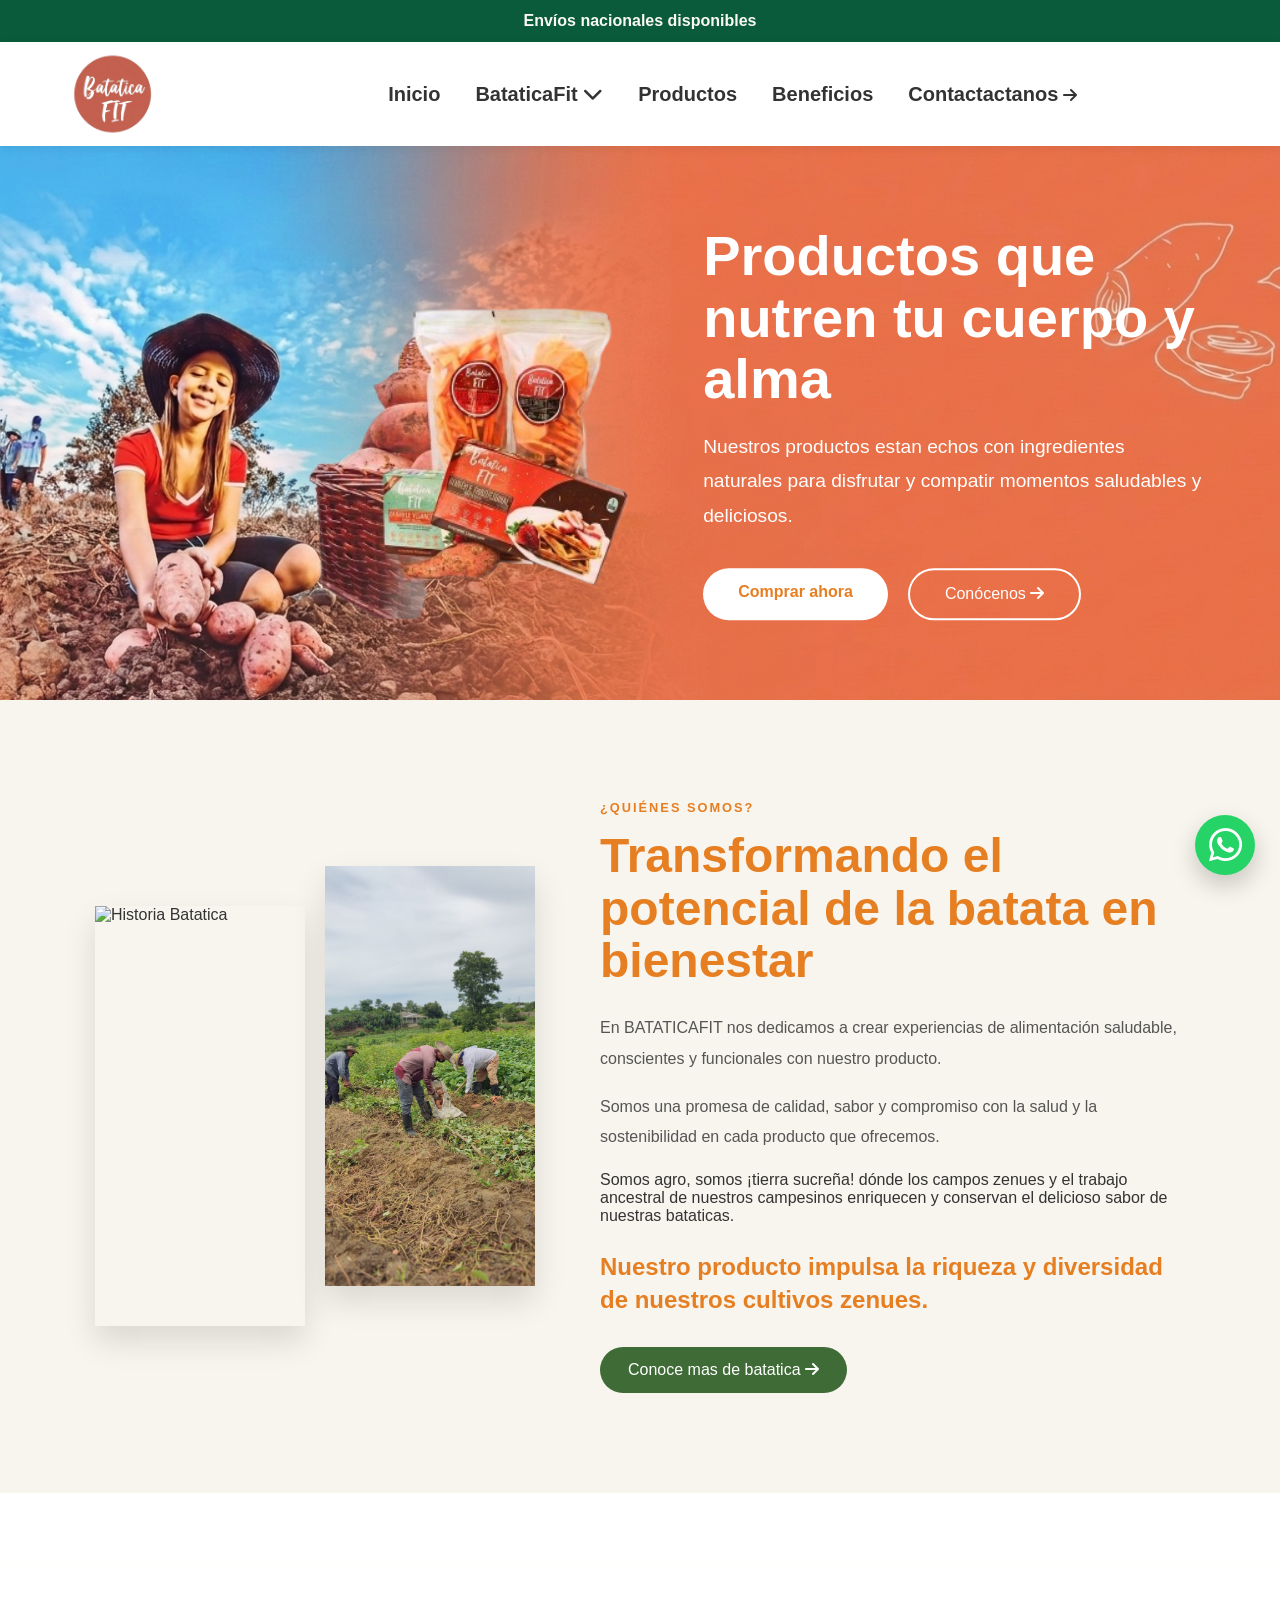
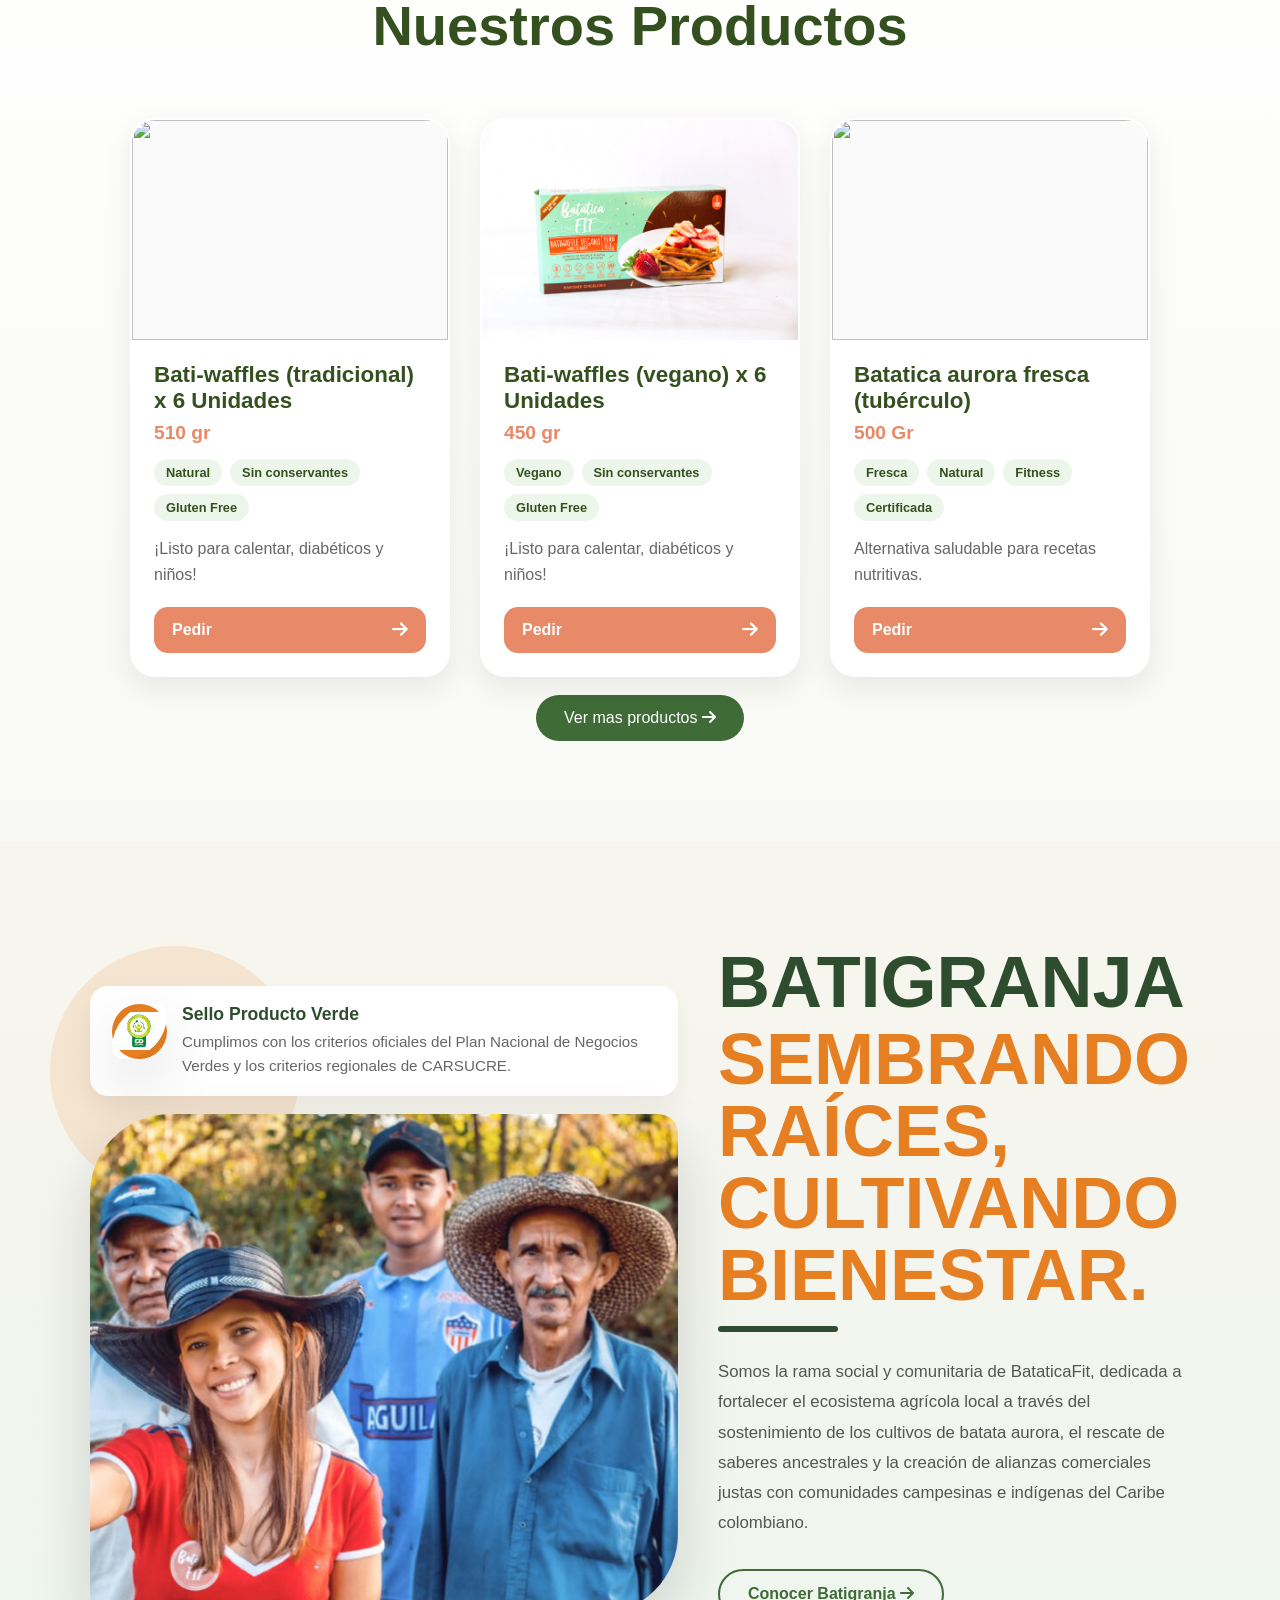
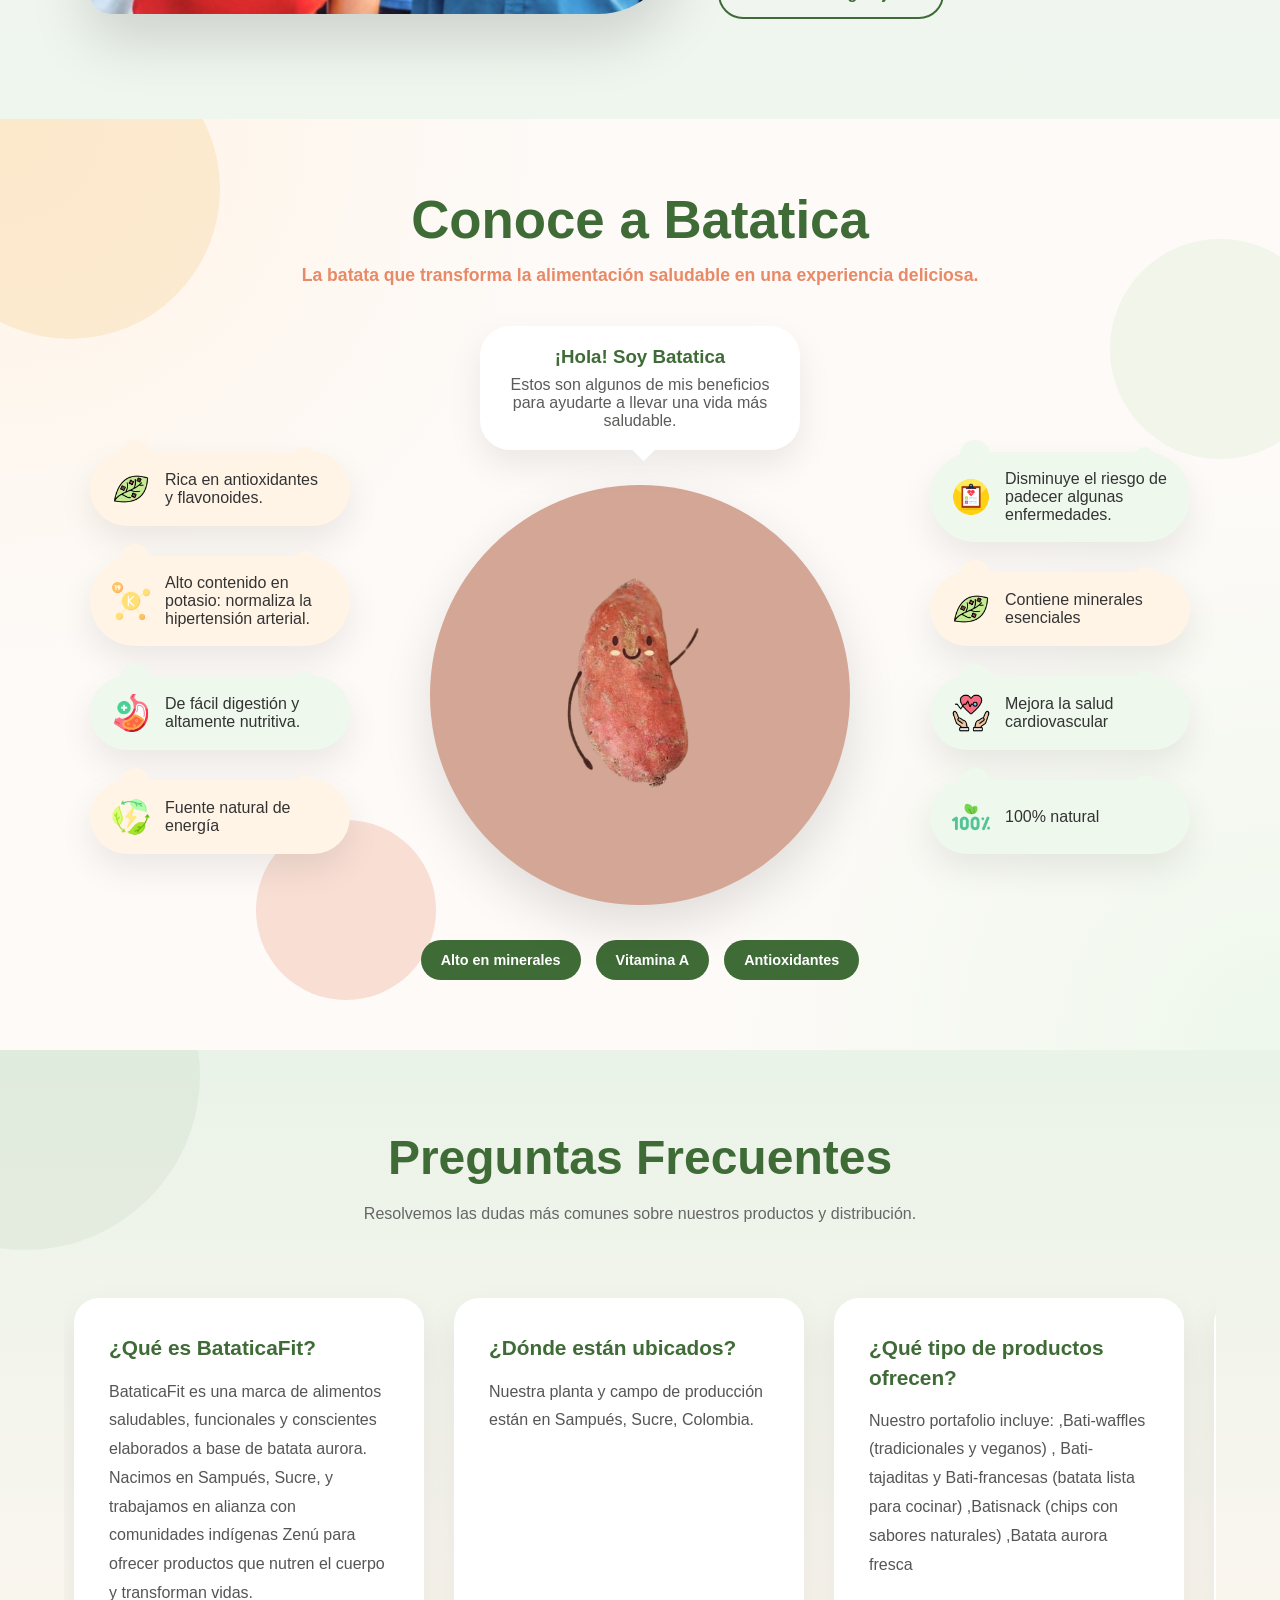
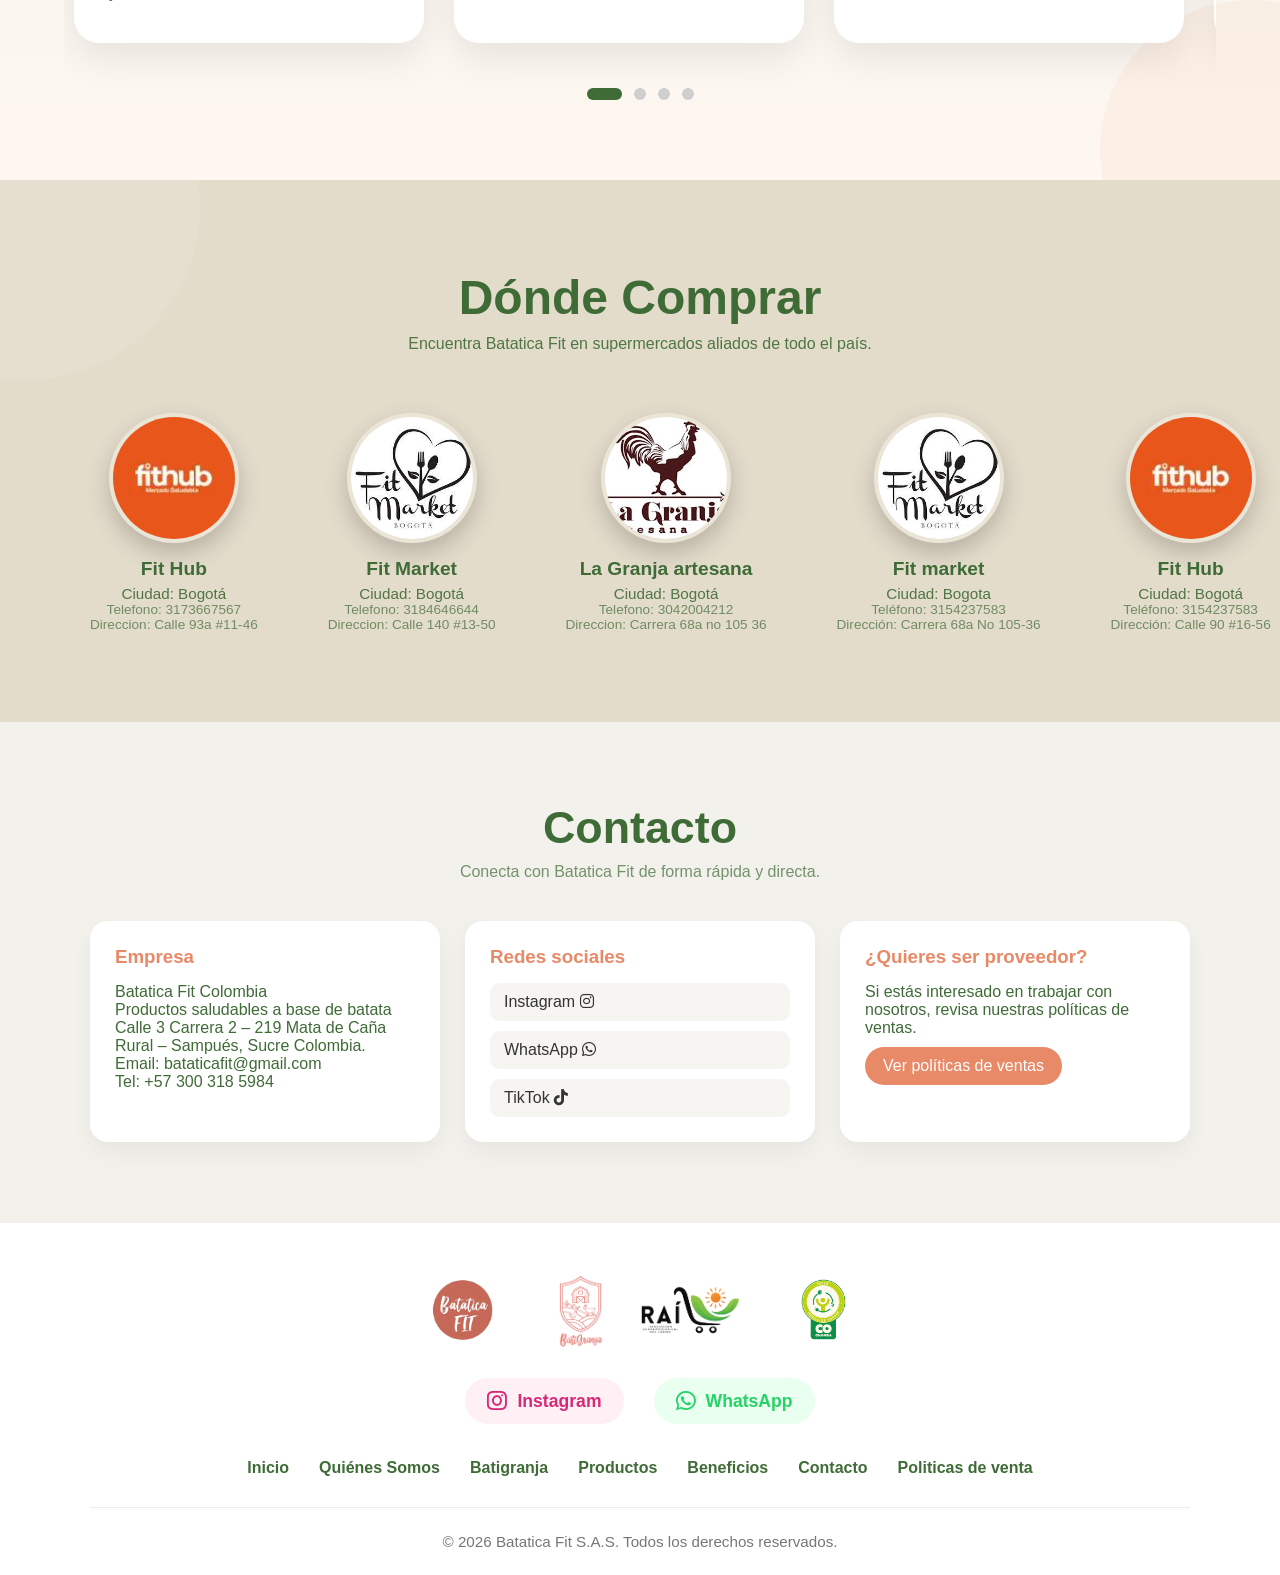
==== index.html @ 943eccd6 "Primer commit" ====
<!DOCTYPE html>
<html lang="es">

<head>
    <meta charset="UTF-8">
    <meta name="viewport" content="width=device-width, initial-scale=1.0">

    <title>BataticaFit</title>
    <link rel="shortcut icon" href="img/logos/logo.png" type="image/x-icon">
    <link rel="stylesheet" href="https://cdn-uicons.flaticon.com/uicons-solid-rounded/css/uicons-solid-rounded.css">
    <link rel="stylesheet" href="css/style.css">
    <link rel="stylesheet" href="css/header.css">
    <link rel="stylesheet" href="css/hero.css">
    <link rel="stylesheet" href="css/productos.css">
    <link rel="stylesheet" href="css/beneficios.css">
    <link rel="stylesheet" href="css/faq.css">
    <link rel="stylesheet" href="css/comprar.css">
    <link rel="stylesheet" href="css/contacto.css">
    <link rel="stylesheet" href="css/footer.css">
    <link rel="stylesheet" href="css/responsive.css">
    <link rel="stylesheet" href="css/landing-info.css">
    <link rel="stylesheet" href="https://cdnjs.cloudflare.com/ajax/libs/font-awesome/6.5.1/css/all.min.css">
</head>

<body>

    <!-- ===================== -->
    <!-- BARRA SUPERIOR -->
    <!-- ===================== -->

    <div class="top-bar">
        <div class="announcement">
            <span id="announcement-text">
                Envíos nacionales disponibles
            </span>
        </div>
    </div>

    <!-- ===================== -->
    <!-- NAVBAR -->
    <!-- ===================== -->

    <header>

        <nav class="navbar">

            <div class="logo">
                <img src="img/logos/logo.png" alt="Raíz Caribe">
            </div>

            <div class="menu-toggle" id="menuToggle">
                <i class="fa-solid fa-bars"></i>
            </div>
            
            <ul class="menu">

                <li>
                    <a href="#">Inicio</a>
                </li>

                <li class="dropdown">

                    <a href="#">
                        BataticaFit
                        <i class="fa-solid fa-chevron-down"></i>
                    </a>

                    <ul class="submenu">

                        <li>
                            <a href="pages/quienes-somos.html">
                                ¿Quiénes Somos?
                            </a>
                        </li>

                        <li>
                            <a href="pages/politicas.html">
                                Políticas de Venta
                            </a>
                        </li>

                        <li>
                            <a href="pages/batigranja.html">
                                Batigranja
                            </a>
                        </li>

                    </ul>

                </li>

                <li>
                    <a href="./pages/productos.html">Productos</a>
                </li>

                <li>
                    <a href="#beneficios">Beneficios</a>
                </li>

                <li>
                    <a href="#contactos">Contactactanos</a>
                    <i class="fa-solid fa-arrow-right"></i>
                </li>

            </ul>

        </nav>

    </header>

    <!-- ===================== -->
    <!-- HERO -->
    <!-- ===================== -->

    <section class="hero">

        <div class="hero-container">

            <img src="img/hero/hero-fondo.png" class="hero-bg" alt="Batatica Fit">

            <img src="img/hero/productos.png" class="hero-productos" alt="Productos Batatica Fit">

            <div class="hero-content">

                <h1>
                    Productos que
                    nutren tu cuerpo y alma
                </h1>

                <p>
                    Nuestros productos estan echos con ingredientes naturales para disfrutar y compatir momentos
                    saludables y deliciosos.
                </p>

                <div class="hero-buttons">

                    <a href="./pages/productos.html" class="btn-primary">
                        Comprar ahora
                    </a>

                    <a href="./pages/quienes-somos.html" class="btn-secondary">
                        Conócenos
                        <i class="fa-solid fa-arrow-right"></i>
                    </a>

                </div>

            </div>

        </div>

    </section>



    <!-- QUIENES SOMOS -->

    <section class="about-preview">

        <div class="container">

            <div class="about-layout">

                <div class="about-images">

                    <img src="img/quienes-somos/Photo-2.JPG" alt="Historia Batatica">

                    <img src="img/quienes-somos/Photo-1.JPG" alt="Cultivo de batata">

                </div>

                <div class="about-content">

                    <span class="section-tag">
                        ¿QUIÉNES SOMOS?
                    </span>

                    <h2>
                        Transformando el potencial de la batata en bienestar
                    </h2>

                    <p>
                        En BATATICAFIT nos dedicamos a crear experiencias de alimentación saludable, conscientes y
                        funcionales con nuestro producto.

                    <p>
                        Somos una promesa de calidad, sabor y compromiso con la salud y la sostenibilidad en cada
                        producto que ofrecemos.
                    </p>
                    Somos agro, somos ¡tierra sucreña! dónde los campos zenues y el trabajo ancestral de nuestros
                    campesinos enriquecen y conservan el delicioso sabor de nuestras bataticas.
                    <p>

                    </p>

                    <div class="about-highlight">

                        Nuestro producto impulsa la riqueza y diversidad de nuestros cultivos zenues.

                    </div>

                    <a href="pages/quienes-somos.html" class="btn-about">

                        Conoce mas de batatica
                        <i class="fa-solid fa-arrow-right"></i>

                    </a>

                </div>

            </div>

        </div>

    </section>

    <section class="productos" id="productos">

        <div class="container">

            <h2>Nuestros Productos</h2>

            <div class="productos-grid">

                <!-- PRODUCTO 1 -->
                <article class="producto-card">

                    <div class="img-wrapper">

                        <img class="producto-img" src="img/productos/Photo-1.JPG" data-images='[
                        "img/productos/Photo-1.JPG",
                        "img/productos/Photo-2.JPG",
                        "img/productos/Photo-3.JPG",
                        "img/productos/Photo-4.JPG",
                        "img/productos/cajas.jpg"
                        ]'>

                    </div>

                    <div class="producto-info">

                        <h3>Bati-waffles (tradicional) x 6 Unidades </h3>

                        <span class="precio">510 gr</span>

                        <div class="producto-tags">

                            <span>Natural</span>
                            <span>Sin conservantes</span>
                            <span>Gluten Free</span>

                        </div>

                        <p>
                            ¡Listo para calentar, diabéticos y niños!
                        </p>

                        <div class="producto-extra">

                            <h4>Descripción</h4>

                            <p>
                                Ingredientes: Batata, harina de arroz integral, avena, bebida de almendras, huevos,
                                aceite de oliva, polvo de hornear, canela, sal marina. ¡Listo para calentar, diabéticos
                                y niños!
                                Vida útil bati-waffles: 6 meses (congelación)
                            </p>

                        </div>

                        <a href="https://wa.me/573003185984?text=Hola%20quiero%20información%20de%20sus%20productos%20" target="_blank" class="btn-producto">

                            Pedir

                            <i class="fa-solid fa-arrow-right"></i>

                        </a>

                    </div>

                </article>

                <!-- PRODUCTO 2 -->
                <article class="producto-card">

                    <div class="img-wrapper">

                        <img class="producto-img" src="img/productos/veganos.JPG" data-images='[
                        "img/productos/veganos.JPG",
                        "img/productos/veganos 1.JPG",
                        "img/productos/veganos 2.JPG",
                        "img/productos/cajas.jpg"
                        ]'>

                    </div>

                    <div class="producto-info">

                        <h3>Bati-waffles (vegano) x 6 Unidades </h3>

                        <span class="precio"> 450 gr</span>

                        <div class="producto-tags">

                            <span>Vegano</span>
                            <span>Sin conservantes</span>
                            <span>Gluten Free</span>

                        </div>

                        <p>
                            ¡Listo para calentar, diabéticos y niños!
                        </p>

                        <div class="producto-extra">

                            <h4>Descripción</h4>

                            <p>
                                Ingredientes: Batata, harina de arroz integral, bebida de almendras o coco, aceite de
                                oliva, vainilla, polvo de hornear, canela, sal marina. ¡Listos para calentar, apto para
                                diabéticos y niños!
                                Vida útil bati-waffles: 6 meses (congelación)
                            </p>

                        </div>


                        <a href="https://wa.me/573003185984?text=Hola%20quiero%20información%20de%20sus%20productos%20" target="_blank" class="btn-producto">

                            Pedir

                            <i class="fa-solid fa-arrow-right"></i>

                        </a>

                    </div>

                </article>

                <!-- PRODUCTO 3 -->
                <article class="producto-card">

                    <div class="img-wrapper">

                        <img class="producto-img" src="img/productos/batata.JPG" data-images='[
                        "img/productos/batata 1.JPG",
                        "img/productos/batat 2.JPG",
                        "img/productos/batata 3.JPG",
                        "img/productos/batatas 4.jpeg"
                        ]'>

                    </div>

                    <div class="producto-info">

                        <h3>Batatica aurora fresca (tubérculo)</h3>

                        <span class="precio">500 Gr</span>

                        <div class="producto-tags">

                            <span>Fresca</span>
                            <span>Natural</span>
                            <span>Fitness</span>
                            <span>Certificada</span>

                        </div>
                        <p>Alternativa saludable para recetas nutritivas.</p>

                        <div class="producto-extra">

                            <h4>Descripción</h4>

                            <p>
                                Batata aurora biofortificada fresca, de la mejor semilla certificada y garantizada,
                                presentación al granel.
                                 Vida útil bataticas: de 10 a 15 días. Si quieres que duren 6
                                 meses, puedes pelarlas y congelarlas.
                            </p>

                        </div>

                        <a href="https://wa.me/573003185984?text=Hola%20quiero%20información%20de%20sus%20productos%20" target="_blank" class="btn-producto">

                            Pedir

                            <i class="fa-solid fa-arrow-right"></i>

                        </a>

                    </div>

                </article>

            </div>
            <br>
            <center> <a href="./pages/productos.html" class="btn-about">

                    Ver mas productos
                    <i class="fa-solid fa-arrow-right"></i>
                </a></center>

        </div>

    </section>

    <!-- BATIGRANJA -->

    <section class="batigranja-section">

        <div class="container">

            <div class="batigranja-wrapper">


                <div class="batigranja-featured-image">

                    <div class="feature-card">

                        <div class="feature-icon">
                            <img src="img/batigranja/producto-verde.png">
                        </div>

                        <div class="feature-content">
                            <h4>Sello Producto Verde</h4>
                            <p>
                                Cumplimos con los criterios oficiales del Plan Nacional de Negocios Verdes y los
                                criterios regionales de CARSUCRE.
                            </p>
                        </div>

                    </div>
                    <br>

                    <img src="img/quienes-somos/photo-3.jpg">

                </div>

                <div class="batigranja-info">

                    <span class="tag">
                        BATIGRANJA
                    </span>

                    <h2>
                        Sembrando raíces, cultivando bienestar.
                    </h2>

                    <p class="batigranja-intro">
                        Somos la rama social y comunitaria de BataticaFit, dedicada a fortalecer el ecosistema agrícola
                        local a través del sostenimiento de los cultivos de batata aurora, el rescate de saberes
                        ancestrales y la creación de alianzas comerciales justas con comunidades campesinas e indígenas
                        del Caribe colombiano.
                    </p>


                    <div class="batigranja-buttons">

                        <a href="./pages/batigranja.html" class="btn-outline">
                            Conocer Batigranja
                            <i class="fa-solid fa-arrow-right"></i>
                        </a>

                    </div>

                </div>

            </div>

        </div>

    </section>


    <!-- ===================== -->
    <!-- BATATICA -->
    <!-- ===================== -->

    <section class="batatica-section" id="beneficios">

        <div class="batatica-bg-circle bg1"></div>
        <div class="batatica-bg-circle bg2"></div>
        <div class="batatica-bg-circle bg3"></div>

        <div class="container">

            <div class="section-header">

                <h2>Conoce a Batatica</h2>

                <p>
                    La batata que transforma la alimentación saludable
                    en una experiencia deliciosa.
                </p>

            </div>

            <div class="batatica-container">

                <!-- Beneficios Izquierda -->

                <div class="beneficios-col">

                    <div class="beneficio-card left card1">

                        <img src="img/batatica/dieta-rica-en-nutrientes.png" alt="">

                        <span>Rica en antioxidantes y flavonoides.</span>

                    </div>

                    <div class="beneficio-card left card2">

                        <img src="img/batatica/potasio.png" alt="">

                        <span>Alto contenido en potasio: normaliza la hipertensión arterial.</span>

                    </div>

                    <div class="beneficio-card left card3">

                        <img src="img/batatica/estomago.png" alt="">

                        <span>De fácil digestión y altamente nutritiva.</span>

                    </div>

                    <div class="beneficio-card left card4">

                        <img src="img/batatica/energia-renovable.png" alt="">

                        <span>Fuente natural de energía</span>

                    </div>

                </div>

                <!-- Centro -->

                <div class="batatica-center">

                    <div class="speech-bubble">

                        <h3>
                            ¡Hola! Soy Batatica
                        </h3>

                        <p>
                            Estos son algunos de mis beneficios
                            para ayudarte a llevar una vida más saludable.
                        </p>

                    </div>

                    <div class="batatica-circle">

                        <img src="img/batatica/mascota-batatica.png" alt="Batatica">

                    </div>

                    <div class="nutritional-badges">

                        <span>Alto en minerales</span>

                        <span>Vitamina A</span>

                        <span>Antioxidantes</span>

                    </div>

                </div>

                <!-- Beneficios Derecha -->

                <div class="beneficios-col">

                    <div class="beneficio-card right card5">

                        <img src="img/batatica/informe-medico.png" alt="">

                        <span>Disminuye el riesgo de padecer algunas enfermedades.</span>

                    </div>

                    <div class="beneficio-card right card6">

                        <img src="img/batatica/dieta-rica-en-nutrientes.png" alt="">

                        <span>Contiene minerales esenciales</span>

                    </div>

                    <div class="beneficio-card right card7">

                        <img src="img/batatica/cardiologia.png" alt="">

                        <span>Mejora la salud cardiovascular</span>

                    </div>

                    <div class="beneficio-card right card8">

                        <img src="img/batatica/100-por-ciento.png" alt="">

                        <span>100% natural</span>

                    </div>

                </div>

            </div>

        </div>

    </section>


    <!-- ===================== -->
    <!-- FAQ -->
    <!-- ===================== -->

    <section class="faq">

        <div class="faq-container">

            <h2>Preguntas Frecuentes</h2>

            <p class="faq-subtitle">
                Resolvemos las dudas más comunes sobre nuestros productos y distribución.
            </p>

            <div class="faq-slider">

                <div class="faq-track">

                    <div class="faq-card">
                        <h3>¿Qué es BataticaFit?</h3>
                        <p>BataticaFit es una marca de alimentos saludables, funcionales y conscientes elaborados a base
                            de batata aurora. Nacimos en Sampués, Sucre, y trabajamos en alianza con comunidades
                            indígenas Zenú para ofrecer productos que nutren el cuerpo y transforman vidas.</p>
                    </div>

                    <div class="faq-card">
                        <h3>¿Dónde están ubicados?</h3>
                        <p>Nuestra planta y campo de producción están en Sampués, Sucre, Colombia.</p>
                    </div>

                    <div class="faq-card">
                        <h3>¿Qué tipo de productos ofrecen?</h3>
                        <p>Nuestro portafolio incluye:
                            ,Bati-waffles (tradicionales y veganos)
                            , Bati-tajaditas y Bati-francesas (batata lista para cocinar)
                            ,Batisnack (chips con sabores naturales)
                            ,Batata aurora fresca
                        </p>
                    </div>

                    <div class="faq-card">
                        <h3>¿Cuál es la vida útil de los productos?</h3>
                        <p>,Congelados (batiwaffles, tajaditas, francesas): hasta 6 meses.
                            , Tubérculo fresco: de 10 a 15 días (puede conservarse hasta 6 meses si se congela pelado).
                            , Snacks (Batisnack): 1 año
                        </p>
                    </div>

                    <div class="faq-card">
                        <h3>¿En qué ciudades están disponibles sus productos?</h3>
                        <p>Puedes encontrar nuestros productos en las siguientes ciudades y tiendas:
                            • Bogotá:
                            o LA GRANJA ARTESANA
                            o FIT HUB
                            o FIT MARKET
                            • Medellín:
                            o FIT HUB
                            o VITA INTEGRAL
                            o ZONA AZUL
                        </p>
                    </div>

                    <div class="faq-card">
                        <h3>¿Realizan envíos a domicilio?</h3>
                        <p>Sí, hacemos envíos a nivel nacional con transportadoras aliadas. Solo necesitas escribirnos
                            para coordinar tu pedido.
                        </p>
                    </div>

                    <div class="faq-card">
                        <h3>¿Cómo se conservan los productos?</h3>
                        <p>Nuestros productos congelados tienen una vida útil de hasta 1 año. Los productos secos como
                            los snacks tienen una duración prolongada y deben almacenarse en un lugar fresco y seco.
                        </p>

                    </div>

                </div>

                <div class="faq-dots">

                    <span class="faq-dot active"></span>
                    <span class="faq-dot"></span>
                    <span class="faq-dot"></span>
                    <span class="faq-dot"></span>

                </div>

            </div>

    </section>

    <!-- ===================== -->
    <!-- DONDE COMPRAR -->
    <!-- ===================== -->

    <section class="comprar">

        <div class="container">

            <h2>Dónde Comprar</h2>

            <p class="comprar-subtitle">
                Encuentra Batatica Fit en supermercados aliados de todo el país.
            </p>

            <div class="comprar-track">

                <div class="store-item">

                    <div class="store-circle">
                        <a href="https://fithub.com.co/" target="_blank">
                            <img src="img/logos/fit-hub.jpg">
                        </a>
                    </div>

                    <div class="store-info">
                        <h3>Fit Hub</h3>
                        <p>Ciudad: Bogotá</p>
                        <span>Telefono: 3173667567</span>
                        <span>Direccion: Calle 93a #11-46</span>
                    </div>

                </div>

                <div class="store-item">

                    <div class="store-circle">
                        <a href="https://fitmarketbogota.com/" target="_blank">
                            <img src="img/logos/fitmarket.jpg">
                        </a>
                    </div>

                    <div class="store-info">
                        <h3>Fit Market</h3>
                        <p>Ciudad: Bogotá</p>
                        <span>Telefono: 3184646644</span>
                        <span>Direccion: Calle 140 #13-50</span>
                    </div>

                </div>

                <div class="store-item">

                    <div class="store-circle">
                        <a href="https://www.instagram.com/lagranjaartesana/" target="_blank">
                            <img src="img/logos/la-granja.jpg">
                        </a>
                    </div>

                    <div class="store-info">
                        <h3>La Granja artesana</h3>
                        <p>Ciudad: Bogotá</p>
                        <span>Telefono: 3042004212</span>
                        <span>Direccion: Carrera 68a no 105 36</span>
                    </div>

                </div>


                <div class="store-item">

                    <div class="store-circle">
                        <a href="https://fitmarketbogota.com/" target="_blank">
                            <img src="img/logos/fitmarket.jpg">
                        </a>
                    </div>

                    <div class="store-info">
                        <h3>Fit market</h3>
                        <p>Ciudad: Bogota</p>
                        <span>Teléfono: 3154237583</span>
                        <span>Dirección: Carrera 68a No 105-36</span>
                    </div>

                </div>

                <div class="store-item">

                    <div class="store-circle">
                        <a href="https://fithub.com.co/" target="_blank">
                            <img src="img/logos/fit-hub.jpg">
                        </a>
                    </div>

                    <div class="store-info">
                        <h3>Fit Hub</h3>
                        <p>Ciudad: Bogotá</p>
                        <span>Teléfono: 3154237583</span>
                        <span>Dirección: Calle 90 #16-56</span>
                    </div>

                </div>

                <div class="store-item">

                    <div class="store-circle">
                        <a href="https://fithub.com.co/" target="_blank">
                            <img src="img/logos/fit-hub.jpg">
                        </a>
                    </div>

                    <div class="store-info">
                        <h3>Fit Hub</h3>
                        <p>Ciudad: Barranquilla</p>
                        <span>Teléfono: 3175883152</span>
                        <span>Dirección: Cra 51 #82-223</span>
                    </div>

                </div>

                <div class="store-item">

                    <div class="store-circle">
                        <a href="https://linktr.ee/sendanaturalcol" target="_blank">
                            <img src="img/logos/senda.jpg">
                        </a>
                    </div>

                    <div class="store-info">
                        <h3>Senda</h3>
                        <p>Ciudad: Barranquilla</p>
                        <span>Teléfono: 3183851025</span>
                        <span>Dirección: C.C. Buenavista 2 local 405</span>
                    </div>

                </div>

                <div class="store-item">

                    <div class="store-circle">
                        <a href="https://vitaintegral.co/" target="_blank">
                            <img src="img/logos/vita-integral.jpg">
                        </a>
                    </div>

                    <div class="store-info">
                        <h3>Vita Integral</h3>
                        <p>Ciudad: Medellín</p>
                        <span>Teléfono: 3022798531</span>
                        <span>Dirección: Transversal 39b #77-40</span>
                    </div>

                </div>

                <div class="store-item">

                    <div class="store-circle">
                        <a href="https://vitaintegral.co/" target="_blank">
                            <img src="img/logos/vita-integral.jpg">
                        </a>
                    </div>

                    <div class="store-info">
                        <h3>Vita Integral</h3>
                        <p>Ciudad: Medellín</p>
                        <span>Teléfono: 3002004516</span>
                        <span>Dirección: Cra. 42 #5</span>
                    </div>

                </div>

                <div class="store-item">

                    <div class="store-circle">
                        <a href="https://zonazul.co/" target="_blank">
                            <img src="img/logos/zona-azul.jpg">
                        </a>
                    </div>

                    <div class="store-info">
                        <h3>Zona Azul</h3>
                        <p>Ciudad: Medellín</p>
                        <span>Teléfono: 3054530925</span>
                        <span>Dirección: Cra. 70 #1-141</span>
                    </div>

                </div>

                <div class="store-item">

                    <div class="store-circle">
                        <a href="URL_MERCA_FIT" target="_blank">
                            <img src="img/logos/merca-fit.jpg">
                        </a>
                    </div>

                    <div class="store-info">
                        <h3>Mercafit</h3>
                        <p>Ciudad: Medellín</p>
                        <span>Teléfono: 3182157424</span>
                        <span>Dirección: Cra. 27 #35 sur-162 local 126</span>
                    </div>

                </div>

                <div class="store-item">

                    <div class="store-circle">
                        <a href="https://vitaintegral.co/" target="_blank">
                            <img src="img/logos/vita-integral.jpg">
                        </a>
                    </div>

                    <div class="store-info">
                        <h3>Vita Integral</h3>
                        <p>Ciudad: Envigado</p>
                        <span>Teléfono: 3244430201</span>
                        <span>Dirección: Cra. 27 #36 sur</span>
                    </div>

                </div>

                <div class="store-item">

                    <div class="store-circle">
                        <a href="URL_OLIVA_MERCADO_SALUDABLE" target="_blank">
                            <img src="img/logos/oliva.jpg">
                        </a>
                    </div>

                    <div class="store-info">
                        <h3>Oliva Mercado Saludable</h3>
                        <p>Ciudad: Sincelejo</p>
                        <span>Teléfono: 3022293728</span>
                        <span>Dirección: Cl. 32 #33-119 local 101</span>
                    </div>

                </div>

                <div class="store-item">

                    <div class="store-circle">
                        <a href="https://linktr.ee/foodieschips" target="_blank">
                            <img src="img/logos/foodie-chisp.jpg">
                        </a>
                    </div>

                    <div class="store-info">
                        <h3>Foodies Chips</h3>
                        <p>Ciudad: Sincelejo</p>
                        <span>Teléfono: 3008777768</span>
                        <span>Dirección: Cra. 33 #23-65</span>
                    </div>

                </div>

                <div class="store-item">

                    <div class="store-circle">
                        <a href="https://www.instagram.com/rogerbox_personaltrainer" target="_blank">
                            <img src="img/logos/roger-boz.jpg">
                        </a>
                    </div>

                    <div class="store-info">
                        <h3>Roger Box</h3>
                        <p>Ciudad: Sincelejo</p>
                        <span>Teléfono: 3005009487</span>
                        <span>Dirección: Carrera 25a #14-16</span>
                    </div>

                </div>

                <div class="store-item">

                    <div class="store-circle">
                        <a href="https://www.opla.com.co/" target="_blank">
                            <img src="img/logos/opla.jpg">
                        </a>
                    </div>

                    <div class="store-info">
                        <h3>Opla</h3>
                        <p>Ciudad: Manizales</p>
                        <span>Teléfono: 3044696801</span>
                        <span>Dirección: Av. Santander #75a 95</span>
                    </div>

                </div>

                <div class="store-item">

                    <div class="store-circle">
                        <a href="https://linktr.ee/sendanaturalcol" target="_blank">
                            <img src="img/logos/senda.jpg">
                        </a>
                    </div>

                    <div class="store-info">
                        <h3>Senda</h3>
                        <p>Ciudad: Bucaramanga</p>
                        <span>Teléfono: 3194758582</span>
                        <span>Dirección: C.C. Cacique local 424</span>
                    </div>

                </div>

                <div class="store-item">

                    <div class="store-circle">
                        <a href="https://linktr.ee/cocofit_market" target="_blank">
                            <img src="img/logos/cocofit.jpg">
                        </a>
                    </div>

                    <div class="store-info">
                        <h3>Coco Fit</h3>
                        <p>Ciudad: Cartagena</p>
                        <span>Teléfono: 3135781119</span>
                        <span>Dirección: Calle 6 #4-20 local 1-10</span>
                    </div>

                </div>



            </div>


        </div>

    </section>

    <!-- ===================== -->
    <!-- PROVEEDORES -->
    <!-- ===================== -->

    <section class="contacto" id="contactos">

        <div class="container">

            <h2>Contacto</h2>

            <p class="contacto-subtitle">
                Conecta con Batatica Fit de forma rápida y directa.
            </p>

            <div class="contacto-grid">

                <!-- INFO EMPRESA -->
                <div class="contacto-box">

                    <h3>Empresa</h3>

                    <p>Batatica Fit Colombia</p>
                    <p>Productos saludables a base de batata</p>
                    <p>Calle 3 Carrera 2 – 219 Mata de Caña Rural – Sampués, Sucre Colombia.</p>
                    <p>Email: bataticafit@gmail.com</p>
                    <p>Tel: +57 300 318 5984</p>

                </div>

                <!-- REDES -->
                <div class="contacto-box">

                    <h3>Redes sociales</h3>

                    <div class="socials">

                        <a href="https://www.instagram.com/bataticafit/" target="_blank">Instagram
                            <i class="fa-brands fa-instagram"></i>
                        </a>
                        <a href="https://wa.me/573003185984?text=Hola%20quiero%20información%20de%20Batatica%20Fit"
                            target="_blank">
                            WhatsApp
                            <i class="fa-brands fa-whatsapp"></i>

                        </a>
                        <a href="https://tiktok.com" target="_blank">TikTok
                            <i class="fa-brands fa-tiktok"></i>
                        </a>

                    </div>

                </div>

                <!-- PROVEEDORES -->
                <div class="contacto-box">

                    <h3>¿Quieres ser proveedor?</h3>

                    <p>
                        Si estás interesado en trabajar con nosotros,
                        revisa nuestras políticas de ventas.
                    </p>

                    <a href="./pages/politicas.html" class="btn-politicas">
                        Ver políticas de ventas
                    </a>

                </div>

            </div>

        </div>

    </section>

    <!-- ===================== -->
    <!-- FOOTER -->
    <!-- ===================== -->

    <footer class="footer">

        <div class="container">

            <!-- LOGOS -->
            <div class="footer-logos">

                <img src="img/logos/logo.png" alt="Batatica Fit">

                <img src="img/logos/batigranja.png" alt="Batigranja">

                <img src="img/logos/logo-raiz.png" alt="Raíz Caribe">

                <img src="img/batigranja/producto-verde.png" alt="Sello Negocios Verdes">

            </div>

            <!-- REDES -->
            <div class="footer-redes">

                <a href="https://www.instagram.com/bataticafit/" target="_blank">

                    <i class="fa-brands fa-instagram"></i>
                    Instagram

                </a>

                <a href="https://wa.me/573003185984?text=Hola%20quiero%20información%20de%20Batatica%20Fit" target="_blank">

                    <i class="fa-brands fa-whatsapp"></i>
                    WhatsApp

                </a>

            </div>

            <!-- MENU -->
            <div class="footer-menu">

                <a href="#inicio">Inicio</a>

                <a href="./pages/quienes-somos.html">Quiénes Somos</a>

                <a href="./pages/batigranja.html">Batigranja</a>

                <a href="./pages/productos.html">Productos</a>

                <a href="#beneficios">Beneficios</a>

                <a href="#contactos">Contacto</a>

                <a href="./pages/politicas.html">Politicas de venta</a>

            </div>

            <!-- COPYRIGHT -->
            <div class="footer-copy">

                © 2026 Batatica Fit S.A.S. Todos los derechos reservados.

            </div>

        </div>

    </footer>


    <div class="product-modal" id="productModal">

        <div class="modal-content">

            <span class="close-modal" id="closeModal">
                ×
            </span>

            <div class="modal-images">

                <img id="modalMainImg" src="" alt="">

                <div class="modal-thumbs" id="modalThumbs">
                </div>

            </div>

            <div class="modal-info">

                <h2 id="modalTitle"></h2>

                <span id="modalPrice"></span>

                <p id="modalDesc"></p>

                <div id="modalExtra"></div>

                <a id="modalBtn" target="_blank">

                    Pedir por WhatsApp
                    <i class="fa-solid fa-arrow-right"></i>
                </a>

            </div>

        </div>

    </div>

    <a href="https://wa.me/573003185984?text=Hola%20quiero%20información%20de%20Batatica%20Fit" class="whatsapp-float"
        target="_blank">

        <i class="fa-brands fa-whatsapp"></i>

    </a>
    <script src="js/anuncios.js"></script>
    <script src="js/hero-slider.js"></script>
    <script src="js/productos.js"></script>
    <script src="js/faq-slider.js"></script>
    <script src="js/comprar-slider.js"></script>
    <script src="js/formulario.js"></script>

</body>

</html>
---- css/style.css ----
*{
margin:0;
padding:0;
box-sizing:border-box;
}

html{
scroll-behavior:smooth;
}

body{
font-family:'Segoe UI',sans-serif;
background:#fff;
color:#333;
}

.container{
width:90%;
max-width:1300px;
margin:auto;
}

img{
width:100%;
display:block;
}

a{
text-decoration:none;
}

.whatsapp-float{

position:fixed;

width:60px;
height:60px;

bottom:25px;
right:25px;

background:#25D366;

border-radius:50%;

display:flex;
justify-content:center;
align-items:center;

box-shadow:0 10px 25px rgba(0,0,0,.2);

z-index:999;

transition:.3s;



}




.whatsapp-float:hover{

transform:scale(1.1);

box-shadow:0 15px 35px rgba(0,0,0,.3);

}

.whatsapp-float i{

color:#fff !important;

font-size:38px !important;

}
---- css/header.css ----
.top-bar{
background:#095B3B;
color:#FAF9F4;
padding:12px;
text-align:center;
font-weight:600;
}

.navbar{
display:flex;

align-items:center;
padding:7px 3%;
background:#fff;
position:sticky;
top:0;
z-index:1000;
box-shadow:0 2px 10px rgba(0,0,0,.08);
}

.logo img{
height:90px;
width:auto;
}

.menu{
display:flex;
align-items:center;
gap:35px;
padding-left:200px;
list-style:none;
justify-content:space-around;

}

.menu a{
color:#333;
font-weight:600;
font-size:20px;
transition: color 0.3s;
}

.menu a:hover{
    color:#e88967;
}


.dropdown{
position:relative;
}

.submenu{
position:absolute;
top:40px;
left:0;
background:#fff;
width:220px;
display:none;
box-shadow:0 10px 20px rgba(0,0,0,.08);
list-style:none;
}

.submenu li a{
display:block;
padding:15px;
}

.dropdown:hover .submenu{
display:block;
}

.menu-toggle{
    display:none;
    font-size:28px;
    cursor:pointer;
    color:#3f6b37;
}

@media(max-width:768px){

    .menu-toggle{
        display:block;
        z-index:1001;
    }

    .menu{
        position:absolute;
        top:100%;
        left:0;
        width:100%;
        background:#fff;
        flex-direction:column;
        align-items:center;
        gap:0;
        padding:20px 0;

        box-shadow:0 15px 30px rgba(0,0,0,.08);

        opacity:0;
        visibility:hidden;
        transform:translateY(-20px);

        transition:.3s;
    }

    .menu.active{
        opacity:1;
        visibility:visible;
        transform:translateY(0);
    }

    .menu li{
        width:100%;
        text-align:center;
        padding:15px 0;
    }

    .navbar{
        position:relative;
    }

}
---- css/hero.css ----
.hero{
   position:relative;
   background:#e88967;
   overflow:hidden;
}


.hero-container{
   position:relative;
   width:100%;
   max-width:1600px;
   margin:auto;
}

/* Fondo */

.hero-bg{
   width:100%;
   display:block;
   height:auto;
   margin-top:-100px;
   margin-bottom:-100px;
}

/* Productos animados */

.hero-productos{
   position:absolute;
   left:45%;
   top:45%;
   width:65%;
   transform:translate(-50%,-50%);
   z-index:5;
   animation:productAnimation 6s ease-in-out infinite;
}

/* Texto */

.hero-content{
   position:absolute;
   right:6%;
   top:50%;
   transform:translateY(-50%);
   max-width:500px;
   z-index:10;
   color:#fff;
}

.hero-content h1{
   font-size:3.5rem;
   line-height:1.1;
   margin-bottom:20px;

}

.hero-content p{
   font-size:1.2rem;
   line-height:1.8;
   margin-bottom:35px;
}

/* Botones */

.hero-buttons{
   display:flex;
   gap:20px;
   flex-wrap:wrap;
}

.btn-primary{
   background:#ffffff;
   color:#e67e22;
   padding:15px 35px;
   border-radius:40px;
   font-weight:600;
   transition:.3s;
}

.btn-primary:hover{
   transform:translateY(-3px);
}

.btn-secondary{
   border:2px solid #fff;
   color:#fff;
   padding:15px 35px;
   border-radius:40px;
   transition:.3s;
}

.btn-secondary:hover{
   background:#fff;
   color:#e67e22;
}

/* Animación productos */

@keyframes productAnimation{

0%{
transform:
translate(-50%,-50%)
translateY(0)
scale(1);
}

25%{
transform:
translate(-50%,-50%)
translateY(-8px)
scale(1.02);
}

50%{
transform:
translate(-50%,-50%)
translateY(0)
scale(1.04);
}

75%{
transform:
translate(-50%,-50%)
translateY(8px)
scale(1.02);
}

100%{
transform:
translate(-50%,-50%)
translateY(0)
scale(1);
}

}

/* Responsive */

@media(max-width:991px){

.hero{
min-height:auto;
padding:60px 0;
}

.hero-content{
   position:relative;
   top:auto;
   right:auto;
   transform:none;
   max-width:90%;
   margin:40px auto 0;
   text-align:center;
}

.hero-productos{
   position:absolute;
   left:50%;
   top:55%;
   width:45%;
}

.hero-content h1{
font-size:3rem;
}

}

@media(max-width:768px){

.hero-productos{
width:60%;
top:50%;
}

.hero-content h1{
font-size:2.2rem;
}

.hero-content p{
font-size:1rem;
}

.hero-buttons{
justify-content:center;
}

}
---- css/productos.css ----
/* ========================= */
/* PRODUCTOS */
/* ========================= */

.productos{

padding:100px 0;

background:linear-gradient(
180deg,
#ffffff 0%,
#f8f9f5 100%
);

}

.productos h2{

text-align:center;

font-size:3.5rem;

margin-bottom:60px;

color:#35501f;

}

/* GRID */

.productos-grid{

display:grid;

grid-template-columns:
repeat(auto-fit,minmax(280px,320px));

justify-content:center;

gap:30px;

}

/* CARD */

.producto-card{

background:#fff;

border-radius:25px;

overflow:hidden;

cursor:pointer;

position:relative;

border:2px solid transparent;

box-shadow:
0 10px 30px rgba(0,0,0,.08);

transition:.4s;

}

.producto-card:hover{

transform:translateY(-10px);

border-color:#e88967;

box-shadow:
0 20px 50px rgba(0,0,0,.12);

}

/* EFECTO BRILLO */

.producto-card::before{

content:"";

position:absolute;

top:0;
left:-100%;

width:100%;
height:100%;

background:
linear-gradient(
90deg,
transparent,
rgba(255,255,255,.45),
transparent
);

transition:.8s;

z-index:1;

}

.producto-card:hover::before{

left:100%;

}

/* IMAGEN */

.img-wrapper{

height:220px;

overflow:hidden;

background:#fafafa;

}

.producto-img{

width:100%;
height:100%;

object-fit:cover;

transition:.6s;

}

.producto-card:hover .producto-img{

transform:scale(1.08);

}

/* INFO */

.producto-info{

padding:22px;

position:relative;

z-index:2;

}

.producto-info h3{

font-size:1.4rem;

margin-bottom:8px;

color:#35501f;

}

.precio{

display:block;

margin-bottom:15px;

font-weight:700;

font-size:1.2rem;

color:#e88967;

}

/* BADGES */

.producto-tags{

display:flex;

gap:8px;

flex-wrap:wrap;

margin-bottom:15px;

}

.producto-tags span{

background:#edf6ea;

color:#35501f;

padding:6px 12px;

border-radius:30px;

font-size:.8rem;

font-weight:600;

}

/* TEXTO */

.producto-info p{

line-height:1.6;

color:#666;

margin-bottom:20px;

}

/* BOTON */

.btn-producto{

display:flex;

align-items:center;

justify-content:space-between;

padding:14px 18px;

background:#e88967;

color:#fff;

border-radius:14px;

text-decoration:none;

font-weight:600;

transition:.3s;

}

.btn-producto:hover{

background:#ff9a73;

transform:scale(1.03);

}

.btn-producto i{

font-size:18px;

}

/* ========================= */
/* MODAL */
/* ========================= */

.product-modal{

position:fixed;

top:0;
left:0;

width:100%;
height:100%;

background:rgba(0,0,0,.75);

display:none;

justify-content:center;
align-items:center;

z-index:99999;

padding:20px;

}

.product-modal.active{

display:flex;

}

.modal-content{

background:#fff;

width:100%;

max-width:1100px;

border-radius:30px;

padding:30px;

display:grid;

grid-template-columns:1fr 1fr;

gap:40px;

animation:modalOpen .35s ease;

position:relative;

}

@keyframes modalOpen{

from{
transform:scale(.9);
opacity:0;
}

to{
transform:scale(1);
opacity:1;
}

}

.close-modal{

position:absolute;

top:15px;
right:25px;

font-size:35px;

cursor:pointer;

color:#666;

}

/* GALERIA */

.modal-images img{

width:100%;

height:450px;

object-fit:contain;

background:#fafafa;

border-radius:20px;

}

.modal-thumbs{

display:flex;

gap:10px;

margin-top:15px;

}

.modal-thumbs img{

width:80px;

height:80px;

object-fit:cover;

border-radius:12px;

cursor:pointer;

opacity:.6;

transition:.3s;

}

.modal-thumbs img:hover{

opacity:1;

transform:scale(1.05);

}

/* INFO */

.modal-info h2{

font-size:2rem;

margin-bottom:10px;

color:#35501f;

}

.modal-info span{

display:block;

font-size:1.3rem;

font-weight:bold;

color:#e88967;

margin-bottom:15px;

}

.modal-info p{

line-height:1.8;

color:#666;

}

/* EXTRA */

#modalExtra{

margin-top:20px;

padding-top:20px;

border-top:1px solid #eee;

display:grid;

gap:10px;

}

#modalExtra p{

background:#f7f7f7;

padding:12px;

border-radius:10px;

}

/* BOTON MODAL */

#modalBtn{

display:inline-block;

margin-top:25px;

padding:15px 25px;

background:#25D366;

color:white;

border-radius:12px;

text-decoration:none;

font-weight:600;

}

.producto-extra{
display:none;
}

/* RESPONSIVE */

@media(max-width:900px){

.modal-content{

grid-template-columns:1fr;

}

.modal-images img{

height:300px;

}

}
---- css/beneficios.css ----
/* ===========================
   CONOCE A BATATICA
=========================== */

.batatica-section{

padding:70px 0;

background:
radial-gradient(circle at top left,#fff4e6 0%,transparent 35%),
radial-gradient(circle at bottom right,#eef8ec 0%,transparent 35%),
#fdfaf7;

position:relative;
overflow:hidden;

}

/* Decoración fondo */

.batatica-bg-circle{

position:absolute;
border-radius:50%;
opacity:.25;

}

.bg1{

width:300px;
height:300px;

background:#f4c27a;

top:-80px;
left:-80px;

animation:floatBg 12s infinite ease-in-out;

}

.bg2{

width:220px;
height:220px;

background:#cde5c4;

right:-50px;
top:120px;

animation:floatBg 15s infinite ease-in-out;

}

.bg3{

width:180px;
height:180px;

background:#e88967;

bottom:50px;
left:20%;

animation:floatBg 10s infinite ease-in-out;

}

/* Títulos */

.section-header{

text-align:center;
margin-bottom:40px;

}

.section-header h2{

font-size:3.3rem;
color:#3f6b37;
margin-bottom:15px;

}

.section-header p{

font-size:1.1rem;
color:#e88967;
font-weight:600;

}

/* Layout */

.batatica-container{

display:grid;
grid-template-columns:1fr 500px 1fr;
align-items:center;
gap:40px;

}

/* Columnas */

.beneficios-col{

display:flex;
flex-direction:column;
gap:30px;

}

/* Nubes */

.beneficio-card{

background:white;
padding:18px 22px;

border-radius:60px;

display:flex;
align-items:center;
gap:15px;

box-shadow:0 15px 35px rgba(0,0,0,.08);

transition:.4s;

position:relative;

animation:cloudFloat 5s infinite ease-in-out;

}

.beneficio-card:hover{

transform:translateY(-8px) scale(1.04);

}

.beneficio-card img{

width:38px;
height:38px;

object-fit:contain;

}

/* Efecto nube */

.beneficio-card::before{

content:"";

position:absolute;

width:30px;
height:30px;

border-radius:50%;

background:inherit;

top:-12px;
left:30px;

}

.beneficio-card::after{

content:"";

position:absolute;

width:20px;
height:20px;

border-radius:50%;

background:inherit;

top:-5px;
right:35px;

}

/* Colores alternos */

.card1,
.card2,
.card4,
.card6{

background:#fff4e6;

}

.card3,
.card5,
.card7,
.card8{

background:#eef8ec;

}

/* Centro */

.batatica-center{

position:relative;
text-align:center;

}

/* Globo principal */

.speech-bubble{

background:white;


padding:20px 30px;

border-radius:30px;

max-width:320px;

margin:auto;
margin-bottom:35px;

box-shadow:0 15px 35px rgba(0,0,0,.08);

position:relative;

z-index:10;

}

.speech-bubble::after{

content:"";

position:absolute;

bottom:-15px;
left:50%;

transform:translateX(-50%);

width:25px;
height:25px;

background:white;

rotate:45deg;

}

.speech-bubble h3{

color:#3f6b37;
margin-bottom:8px;

}

.speech-bubble p{

font-size:.1.2rem;
color:#5c5b5a;

}

/* Imagen Batatica */

.batatica-circle{

width:420px;
height:420px;

margin:auto;

border-radius:50%;

background:#d4a695;

display:flex;
justify-content:center;
align-items:center;

box-shadow:0 20px 50px rgba(0,0,0,.12);

position:relative;

}

.batatica-circle img{

width:80%;

animation:floatBatatica 4s infinite ease-in-out;

}

/* Badges */

.nutritional-badges{

display:flex;
justify-content:center;
flex-wrap:wrap;
gap:15px;

margin-top:35px;

}

.nutritional-badges span{

background:#3f6b37;
color:white;

padding:12px 20px;

border-radius:30px;

font-size:.9rem;

font-weight:600;

}

/* Animaciones */

.card1{

animation-delay:.5s;

}

.card2{

animation-delay:1s;

}

.card3{

animation-delay:1.5s;

}

.card4{

animation-delay:2s;

}

.card5{

animation-delay:2.5s;

}

.card6{

animation-delay:3s;

}

.card7{

animation-delay:3.5s;

}

.card8{

animation-delay:4s;

}

@keyframes floatBatatica{

0%{
transform:translateY(0);
}

50%{
transform:translateY(-15px);
}

100%{
transform:translateY(0);
}

}

@keyframes cloudFloat{

0%{
transform:translateY(0);
}

50%{
transform:translateY(-10px);
}

100%{
transform:translateY(0);
}

}

@keyframes floatBg{

0%{
transform:translateY(0);
}

50%{
transform:translateY(-20px);
}

100%{
transform:translateY(0);
}

}

/* Responsive */

@media(max-width:1200px){

.batatica-container{

grid-template-columns:1fr;

}

.beneficios-col{

flex-direction:row;
flex-wrap:wrap;
justify-content:center;

}

.batatica-circle{

width:320px;
height:320px;

}

}

@media(max-width:768px){

.section-header h2{

font-size:2.3rem;

}

.beneficio-card{

width:100%;

}

.batatica-circle{

width:280px;
height:280px;

}

}
---- css/faq.css ----
/* ===========================
   PREGUNTAS FRECUENTES
=========================== */

.faq{

padding:80px 0;

background:
linear-gradient(
180deg,
#eaf3e8 0%,
#fff7f1 100%
);

position:relative;
overflow:hidden;

}

/* Decoración fondo */

.faq::before{

content:"";

position:absolute;

width:350px;
height:350px;

background:rgba(63,107,55,.06);

border-radius:50%;

top:-150px;
left:-150px;

}

.faq::after{

content:"";

position:absolute;

width:300px;
height:300px;

background:rgba(232,137,103,.08);

border-radius:50%;

bottom:-120px;
right:-120px;

}

/* Contenedor */

.faq-container{

width:90%;
max-width:1400px;
margin:auto;

position:relative;
z-index:2;

}

/* Título */

.faq h2{

text-align:center;

font-size:3rem;

color:#3f6b37;

margin-bottom:15px;

}

.faq-subtitle{

text-align:center;

max-width:700px;

margin:0 auto 50px;

color:#666;

line-height:1.8;

}

/* Slider */

.faq-slider{

overflow:hidden;

position:relative;

}

/* Track */

.faq-track{

display:flex;

gap:30px;

padding:20px 10px 30px;

transition:transform .8s ease;

}

/* Oculta scrollbar */

.faq-track::-webkit-scrollbar{
display:none;
}

/* Cards */

.faq-card{

min-width:350px;
max-width:350px;

background:#fff;

padding:35px;

border-radius:25px;

box-shadow:0 15px 35px rgba(0,0,0,.08);

flex-shrink:0;

transition:.4s;

}

.faq-card:hover{

transform:translateY(-10px);

box-shadow:0 25px 45px rgba(0,0,0,.12);

}

/* Pregunta */

.faq-card h3{

font-size:1.3rem;

color:#3f6b37;

margin-bottom:15px;

line-height:1.4;

}

/* Respuesta */

.faq-card p{

line-height:1.8;

color:#555;

}

/* Indicadores */

.faq-dots{

display:flex;

justify-content:center;

align-items:center;

gap:12px;

margin-top:15px;

}

.faq-dot{

width:12px;
height:12px;

border-radius:50%;

background:#cfcfcf;

transition:.4s;

cursor:pointer;

}

.faq-dot.active{

width:35px;

border-radius:30px;

background:#3f6b37;

}

/* Responsive */

@media(max-width:768px){

.faq{

padding:60px 0;

}

.faq h2{

font-size:2.2rem;

}

.faq-card{

min-width:280px;
max-width:280px;

padding:25px;

}

}
---- css/comprar.css ----
.comprar{

padding:90px 0;

background:#e4dccb;

color:#3f6b37;

position:relative;

overflow:hidden;

}

.comprar::before,
.comprar::after{

content:"";

position:absolute;

border-radius:50%;

background:rgba(255,255,255,.08);

}

.comprar::before{
width:350px;
height:350px;
top:-150px;
left:-150px;
}

.comprar::after{
width:280px;
height:280px;
bottom:-120px;
right:-120px;
opacity:.05;
}

.container{
width:90%;
max-width:1200px;
margin:auto;
position:relative;
z-index:2;
}

.comprar h2{
text-align:center;
font-size:3rem;
margin-bottom:10px;
}

.comprar-subtitle{
text-align:center;
margin-bottom:60px;
opacity:.9;
color:#3f6b37;
}

/* TRACK */
.comprar-track{
display:flex;

gap:70px;

width:max-content;

animation:scrollStores 60s linear infinite;
}

.comprar-track:hover{
animation-play-state:paused;
}

/* animación */
@keyframes scrollStores{

0%{
transform:translateX(0);
}

100%{
transform:translateX(-50%);
}

}

/* ITEM */
.store-item{
text-align:center;
transition:.4s;
cursor:pointer;
}

.store-item:hover{
transform:translateY(-10px);
}

/* CÍRCULO */
.store-circle{
width:130px;
height:130px;


border-radius:50%;
overflow:hidden;

margin:auto;

border:4px solid rgba(255,255,255,.25);

box-shadow:0 10px 25px rgba(0,0,0,.2);

}

.store-circle img{
width:100%;
height:100%;
object-fit:contain;
transition:.4s;
}

.store-item:hover img{
transform:scale(1.1);
}

.store-circle a{
display:block;
width:100%;
height:100%;
}

.store-circle a img{
width:100%;
height:100%;
object-fit:cover;
transition:.3s;
cursor:pointer;
}

.store-circle a:hover img{
transform:scale(1.08);
}

/* INFO (SIN CARD) */
.store-info{
margin-top:15px;
display:flex;
flex-direction:column;
}

.store-info h3{
font-size:1.2rem;
margin-bottom:5px;
}

.store-info p{
font-size:.95rem;
opacity:.9;
}

.store-info span{
font-size:.85rem;
opacity:.7;
}

.store-item.active{
transform:scale(1.1);
}

/* RESPONSIVE */
@media(max-width:768px){
.comprar-track{
gap:40px;
}
}
---- css/contacto.css ----
.contacto{

padding:80px 0;

background:#f3f1ec; /* tono suave neutro */

color:#3f6b37;

}

.container{
width:90%;
max-width:1100px;
margin:auto;
}

.contacto h2{
text-align:center;
font-size:2.8rem;
margin-bottom:10px;
}

.contacto-subtitle{
text-align:center;
margin-bottom:40px;
opacity:.7;
}

/* GRID */
.contacto-grid{

display:grid;

grid-template-columns:repeat(3,1fr);

gap:25px;

}

/* BOX */
.contacto-box{

background:#ffffff;

padding:25px;

border-radius:18px;

box-shadow:0 10px 25px rgba(0,0,0,.05);

transition:.3s;

}

.contacto-box:hover{
transform:translateY(-5px);
}

.contacto-box h3{

margin-bottom:15px;

color:#e88967; /* acento batatica */

}

/* REDES */
.socials{

display:flex;

flex-direction:column;

gap:10px;

}

.socials a{

text-decoration:none;

padding:10px 14px;

border-radius:10px;

background:#f7f5f2;

color:#333;

transition:.3s;

}

.socials a:hover{
background:#e88967;
color:#fff;
}

/* BOTÓN */
.btn-politicas{

display:inline-block;

margin-top:10px;

padding:10px 18px;

background:#e88967;

color:#fff;

border-radius:25px;

text-decoration:none;

transition:.3s;

}

.btn-politicas:hover{
transform:scale(1.05);
}

/* RESPONSIVE */
@media(max-width:768px){

.contacto-grid{
grid-template-columns:1fr;
}

}
---- css/footer.css ----
/* ==========================================
FOOTER
========================================== */

.footer{

background:white;

padding:50px 0 25px;

border-top:1px solid #ececec;

}

/* LOGOS */

.footer-logos{

display:flex;
justify-content:center;
align-items:center;
gap:35px;

flex-wrap:wrap;

margin-bottom:30px;

}

.footer-logos img{

height:65px;
width:auto;

object-fit:contain;

opacity:.95;

transition:.3s;

}

.footer-logos img:hover{

transform:scale(1.08);

opacity:1;

}

.footer-logos img:nth-child(1){ /* Batatica */
height:70px;
}

.footer-logos img:nth-child(2){ /* Batigranja */
height:75px;
}

.footer-logos img:nth-child(3){ /* RAI */
height:55px;
}

.footer-logos img:nth-child(4){ /* Sello */
height:70px;
}

/* REDES */

.footer-redes{

display:flex;

justify-content:center;

gap:30px;

margin-bottom:35px;

flex-wrap:wrap;

}

.footer-redes a{

display:flex;

align-items:center;

gap:10px;

font-size:1.1rem;

font-weight:600;

text-decoration:none;

padding:12px 22px;

border-radius:50px;

transition:.3s;

}

/* INSTAGRAM */

.footer-redes a:first-child{

background:#fff0f5;

color:#d62976;

}

/* WHATSAPP */

.footer-redes a:last-child{

background:#e9fff0;

color:#25D366;

}

.footer-redes a:hover{

transform:translateY(-5px);

}

/* ICONOS */

.footer-redes i{

font-size:1.4rem;

}

/* MENU */

.footer-menu{

display:flex;

justify-content:center;

gap:30px;

flex-wrap:wrap;

margin-bottom:30px;

}

.footer-menu a{

text-decoration:none;

color:#3f6b37;

font-weight:600;

transition:.3s;

}

.footer-menu a:hover{

color:#e88967;

}

/* COPYRIGHT */

.footer-copy{

text-align:center;

color:#777;

font-size:.95rem;

padding-top:25px;

border-top:1px solid #ececec;

}
---- css/responsive.css ----
@media(max-width:1024px){

.cards-grid{
grid-template-columns:repeat(2,1fr);
}

.productos-grid{
grid-template-columns:repeat(2,1fr);
}

.beneficios-grid{
grid-template-columns:repeat(2,1fr);
}

.instagram-grid{
grid-template-columns:repeat(2,1fr);
}

.footer-grid{
grid-template-columns:repeat(2,1fr);
}

.proveedores-grid{
grid-template-columns:1fr;
}

}

@media(max-width:768px){

.hero-content h1{
font-size:2.5rem;
}

.cards-grid{
grid-template-columns:1fr;
}

.productos-grid{
grid-template-columns:1fr;
}

.beneficios-grid{
grid-template-columns:1fr;
}

.instagram-grid{
grid-template-columns:1fr;
}

.footer-grid{
grid-template-columns:1fr;
}

.navbar{
flex-direction:column;
gap:20px;
}

.menu{
flex-wrap:wrap;
justify-content:center;
}

.faq-card{
min-width:300px;
}

.comprar-card{
min-width:250px;
}

.batatica-wrapper{
height:auto;
display:flex;
flex-direction:column;
align-items:center;
gap:20px;
}

.nube{
position:relative;
top:auto;
left:auto;
right:auto;
bottom:auto;
}

}

@media(max-width:480px){

.hero{
height:75vh;
}

.hero-content h1{
font-size:2rem;
}

.hero-buttons{
flex-direction:column;
}

.btn-primary,
.btn-secondary{
width:100%;
}

.top-bar{
font-size:.9rem;
}

.producto-card img{
height:250px;
}

.proveedor-info h2{
font-size:2rem;
}

.instagram h2,
.faq h2,
.comprar h2,
.beneficios h2,
.productos h2{
font-size:2rem;
}

}
---- css/landing-info.css ----
/*====================================
LANDING INFO
====================================*/

.bg-light{
background:#f8f5ee;
}

/*====================================
QUIENES SOMOS
====================================*/

.about-preview{
padding:100px 0;
background:#f8f5ee;
}

.about-layout{
display:grid;
grid-template-columns:450px 1fr;
gap:60px;
align-items:center;
}

.about-images{
display:flex;
gap:20px;
justify-content:center;
}

.about-images img{
width:210px;
height:420px;
object-fit:cover;
box-shadow:0 15px 30px rgba(0,0,0,.12);
transition:.4s;
}

.about-images img:first-child{
margin-top:40px;
}

.about-images img:hover{
transform:translateY(-10px);
}

.section-tag{
display:block;
font-size:.8rem;
font-weight:700;
letter-spacing:2px;
color:#e67e22;
margin-bottom:15px;
}

.section-tag2{
display:block;
font-size:2.25rem;
font-weight:700;
letter-spacing:2px;
color:#e67e22;
margin-bottom:15px;
}

.about-content h2{
font-size:3rem;
line-height:1.1;
margin-bottom:25px;
color:#e67e22;
}

.about-content p{
font-size:1rem;
line-height:1.9;
color:#555;
margin-bottom:18px;
}

.about-highlight{
margin-top:25px;
margin-bottom:30px;
font-size:1.5rem;
font-weight:700;
line-height:1.4;
color:#e67e22;
}

.btn-about{
display:inline-block;
padding:14px 28px;
background:#3f6b37;
color:#fff;
border-radius:40px;
transition:.3s;
}

.btn-about:hover{
background:#31542c;
transform:translateY(-3px);
}

/*====================================
RESPONSIVE
====================================*/

@media(max-width:991px){

.about-layout{
grid-template-columns:1fr;
}

.about-content{
text-align:center;
}

.about-images{
justify-content:center;
}

.about-images img{
width:180px;
height:320px;
}

.about-content h2{
font-size:2.2rem;
}

}

@media(max-width:576px){

.about-images{
gap:12px;
}

.about-images img{
width:140px;
height:250px;
}

.about-content h2{
font-size:1.8rem;
}

.about-content p{
font-size:.95rem;
}

.about-highlight{
font-size:1.2rem;
}

}

/*=========================================
BATIGRANJA NUEVA SECCION
=========================================*/

.batigranja-section{
padding:100px 0;
background:linear-gradient(
180deg,
#f8f5ee 0%,
#eef6ee 100%
);
}

.batigranja-wrapper{
display:grid;
grid-template-columns:1.2fr .8fr;
gap:40px;
align-items:center;
}

.batigranja-gallery{
display:grid;
grid-template-columns:1fr 1fr;
gap:20px;
}

.batigranja-gallery img{
width:100%;
height:260px;
object-fit:cover;
border-radius:25px;
box-shadow:0 15px 35px rgba(0,0,0,.08);
transition:.4s;
}

.batigranja-gallery img:hover{
transform:translateY(-8px);
}

.batigranja-info .tag{
margin-bottom:15px;
font-size:4.5rem;
font-weight:800;color:#2e4d2f; 
text-transform:uppercase;

}

.batigranja-info h2{
font-size:4.5rem;
line-height:1;
font-weight:800;
color:#e67e22;
margin-bottom:25px;
text-transform:uppercase;
position:relative;
}

.batigranja-info h2::after{
content:"";
display:block;
width:120px;
height:6px;
background:#2e4d2f;;
margin-top:15px;
border-radius:20px;
}

.batigranja-featured-image{
margin-top:40px;
position:relative;
max-width:900px;
}

.batigranja-featured-image img{
width:100%;
height:500px;
object-fit:cover;

border-radius:
80px 20px 80px 20px;

box-shadow:
0 25px 60px rgba(0,0,0,.15);

transition:.4s;
}

.batigranja-featured-image img:hover{
transform:scale(1.02);
}

.batigranja-featured-image::before{
content:"";
position:absolute;
width:250px;
height:250px;

background:#e67e22;

opacity:.15;

border-radius:50%;

top:-40px;
left:-40px;

z-index:-1;
}

.batigranja-intro{
font-size:1.05rem;
line-height:1.8;
color:#555;
margin-bottom:30px;
max-width:600px;
}

.batigranja-features{
display:grid;
grid-template-columns:1fr;
gap:18px;
margin-bottom:35px;
}

.feature-card{
background:white;
padding:18px 22px;
border-radius:18px;
display:flex;
align-items:flex-start;
gap:15px;
box-shadow:0 10px 25px rgba(0,0,0,.05);
transition:.3s;
}

.feature-card:hover{
transform:translateY(-4px);
}

.feature-icon{
width:55px;
height:55px;
flex-shrink:0;
background:#e67e22;
border-radius:50%;
}

.feature-icon img{
width:100%;
height:100%;
object-fit:contain;
}

.feature-content h4{
font-size:1.1rem;
color:#2e4d2f;
margin-bottom:5px;
}

.feature-content p{
font-size:.95rem;
color:#666;
line-height:1.6;
margin:0;
}

.batigranja-buttons{
display:flex;
gap:15px;
flex-wrap:wrap;
}

.btn-outline{
padding:14px 28px;
border:2px solid #3f6b37;
border-radius:40px;
color:#3f6b37;
font-weight:600;
transition:.3s;
}

.btn-outline:hover{
background:#3f6b37;
color:white;
}

@media(max-width:992px){

.batigranja-wrapper{
grid-template-columns:1fr;
}

.batigranja-gallery{
order:2;
}

.batigranja-info{
order:1;
}

}

@media(max-width:768px){

.batigranja-gallery{
grid-template-columns:1fr;
}

.batigranja-info h2{
font-size:2.2rem;
}

}

/*====================================
FUNDADORA
====================================*/

.fundadora-section{

padding:50px 0;

background:
linear-gradient(
rgba(0,0,0,.65),
rgba(0,0,0,.65)
),
url('../img/quienes-somos/fondo.jpeg');

background-size:cover;
background-position:center;

}

.fundadora-title{

text-align:center;

color:#fff;

font-size:3rem;

margin-bottom:40px;

}

.fundadora-card{

display:flex;

justify-content:center;

gap:80px;

align-items:flex-start;
padding-bottom: 40px 0;

}

.fundadora-foto{

text-align:center;

}

.fundadora-foto img{
width:250px;
height:270px;
border-radius:50%;

object-fit:cover;

border:6px solid white;

box-shadow:0 15px 40px rgba(0,0,0,.25);

}

.fundadora-info{

max-width:600px;

color:white;

}

.fundadora-info h3{

font-size:2rem;

margin-bottom:10px;

}

.fundadora-info span{

display:block;

margin-bottom:20px;

font-weight:600;

color:#e88967;

}

.fundadora-info p{

line-height:1.9;

margin-bottom:18px;

}

/*====================================
COMPROMISO
====================================*/

.compromiso-section{

padding:100px 0;

background:#f8f5ee;

}

.compromiso-title{

text-align:center;

font-size:3rem;

color:#2f5d2f;

margin-bottom:40px;

}

.compromiso-grid{

display:grid;

grid-template-columns:repeat(2,1fr);

border-top:1px solid #2f5d2f;
border-left:1px solid #2f5d2f;

}

.compromiso-item{

padding:50px;

text-align:center;

border-right:1px solid #2f5d2f;

border-bottom:1px solid #2f5d2f;

}

.compromiso-item i{

font-size:4rem;

color:#3f6b37;

margin-bottom:20px;

}

.compromiso-item h3{

margin-bottom:15px;

color:#2f5d2f;

}

.compromiso-item p{

line-height:1.8;

color:#666

;

}

/*====================================
NUESTRA ESENCIA
====================================*/

.nuestra-esencia{

padding:120px 0;

background:
linear-gradient(
135deg,
#bdccbd 0%,
#dff5da 50%,
#4f7a35 100%
);

position:relative;

overflow:hidden;

}

.nuestra-esencia::before{

content:"";

position:absolute;

width:500px;
height:500px;

background:rgba(255,255,255,.05);

border-radius:50%;

top:-150px;
right:-150px;

}

.esencia-title{

text-align:center;

font-size:3.5rem;

color:white;

margin-bottom:80px;

}

.esencia-card{

display:grid;

grid-template-columns:1fr 1fr;

gap:60px;

align-items:center;

margin-bottom:80px;

}

.esencia-card.reverse .esencia-img{

order:2;

}

.esencia-card.reverse .esencia-content{

order:1;

}

.esencia-img img{

width:100%;

height:450px;

object-fit:cover;

border-radius:35px;

box-shadow:
0 20px 60px rgba(0,0,0,.25);

transition:.4s;

}

.esencia-img img:hover{

transform:scale(1.03);

}

.esencia-content{

background:rgba(255,255,255,.08);

backdrop-filter:blur(12px);

padding:45px;

border-radius:30px;

border:1px solid rgba(255,255,255,.12);

}

.esencia-tag{

display:inline-block;

padding:10px 20px;

background:#e88967;

color:white;

border-radius:50px;

font-size:.85rem;

font-weight:700;

margin-bottom:20px;

}

.esencia-content h3{

font-size:2rem;

color:white;

margin-bottom:20px;

}

.esencia-content p{

color:rgba(255,255,255,.9);

line-height:1.9;

font-size:1rem;

}

@media(max-width:991px){

.esencia-card{

grid-template-columns:1fr;

}

.esencia-card.reverse .esencia-img,
.esencia-card.reverse .esencia-content{

order:unset;

}

.esencia-title{

font-size:2.5rem;

}

.esencia-img img{

height:320px;

}

}

@media(max-width:768px){

.fundadora-card{

flex-direction:column;

text-align:center;

gap:40px;

}

.compromiso-grid{

grid-template-columns:1fr;

}

.fundadora-title,
.compromiso-title{

font-size:2.2rem;

}

}
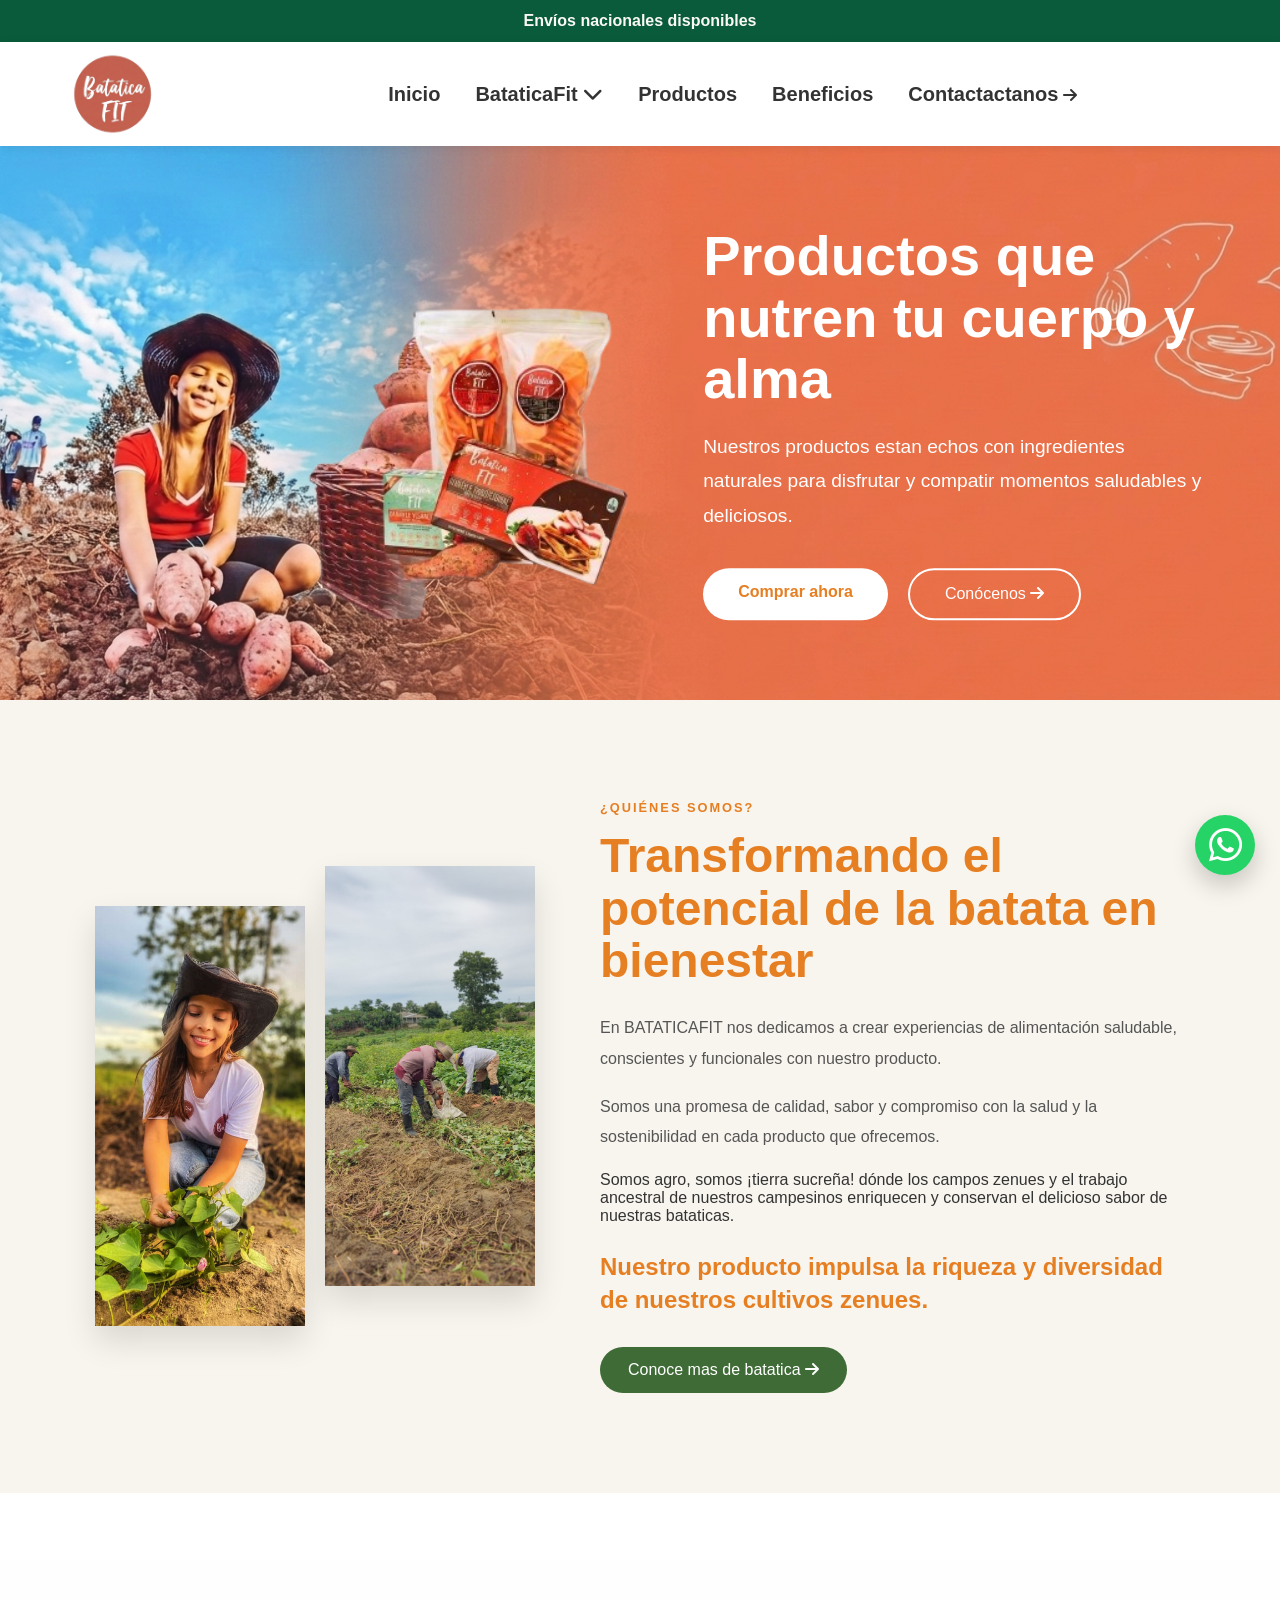
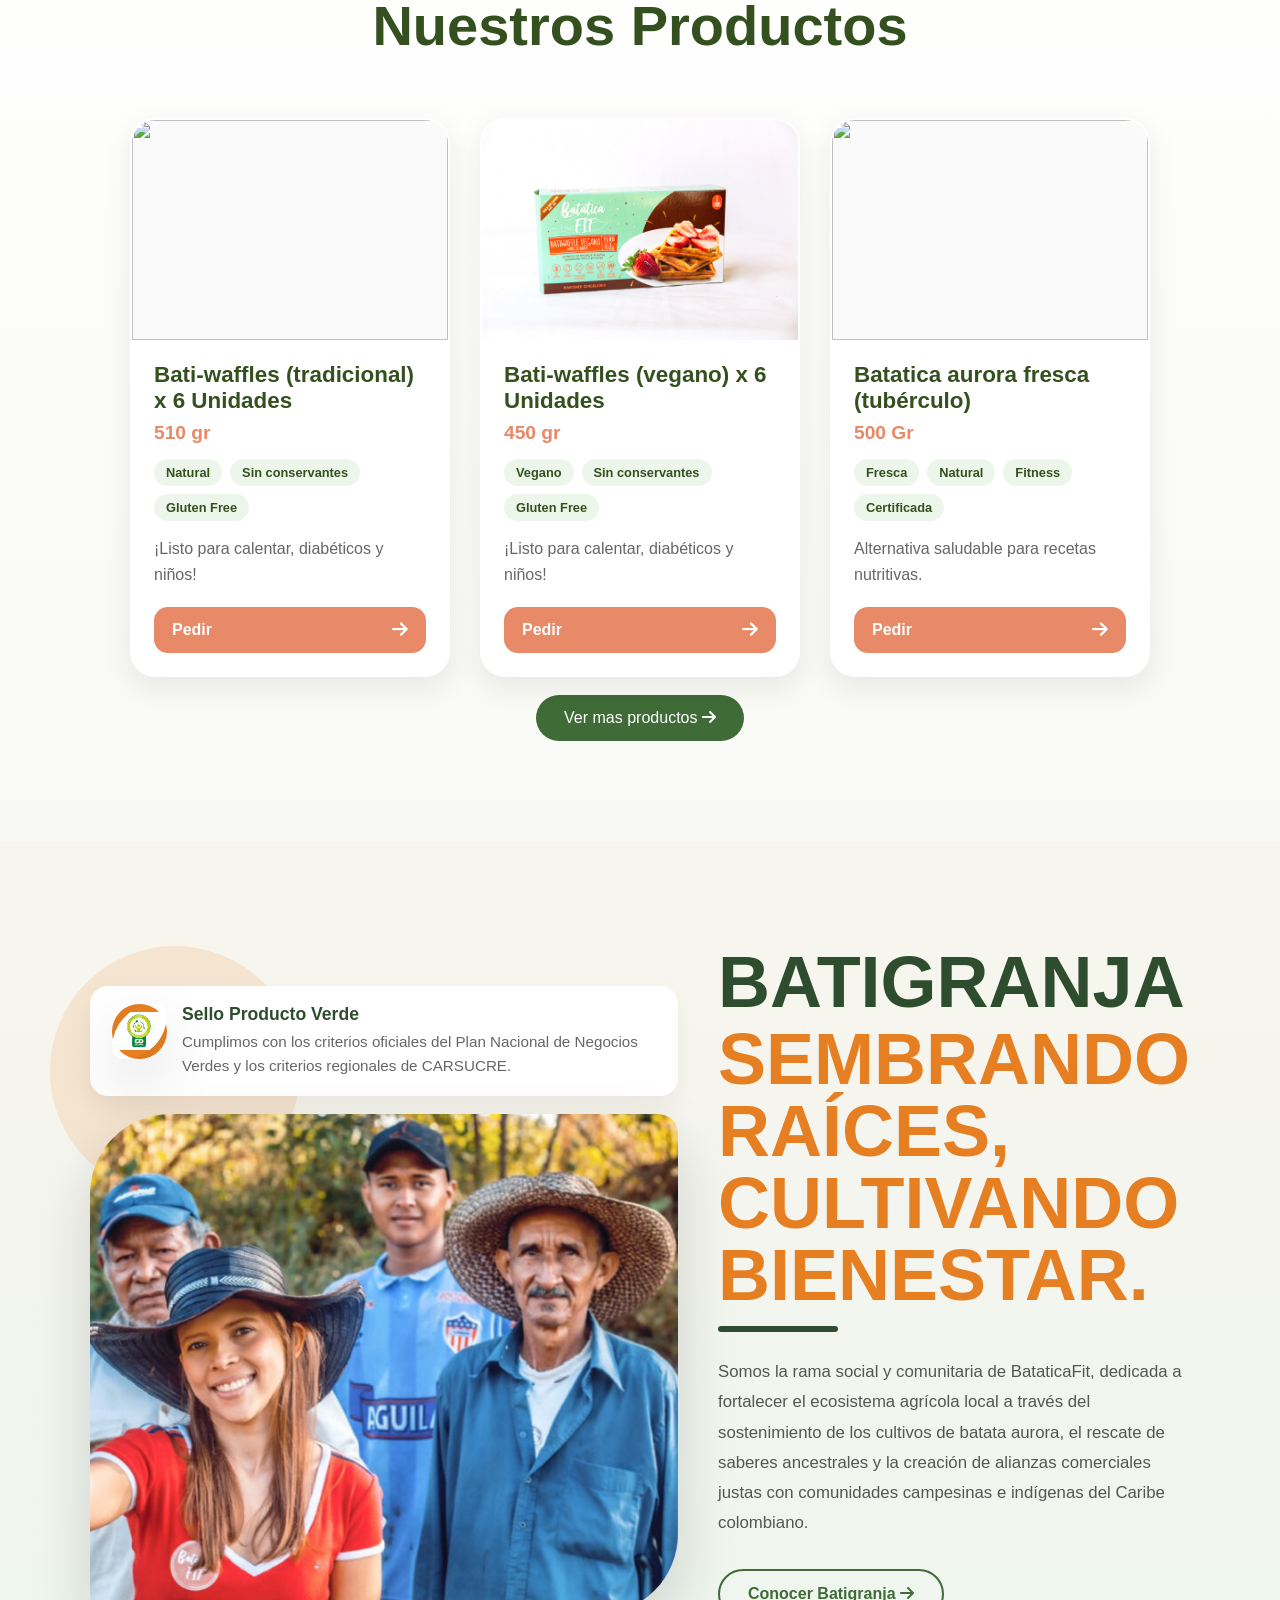
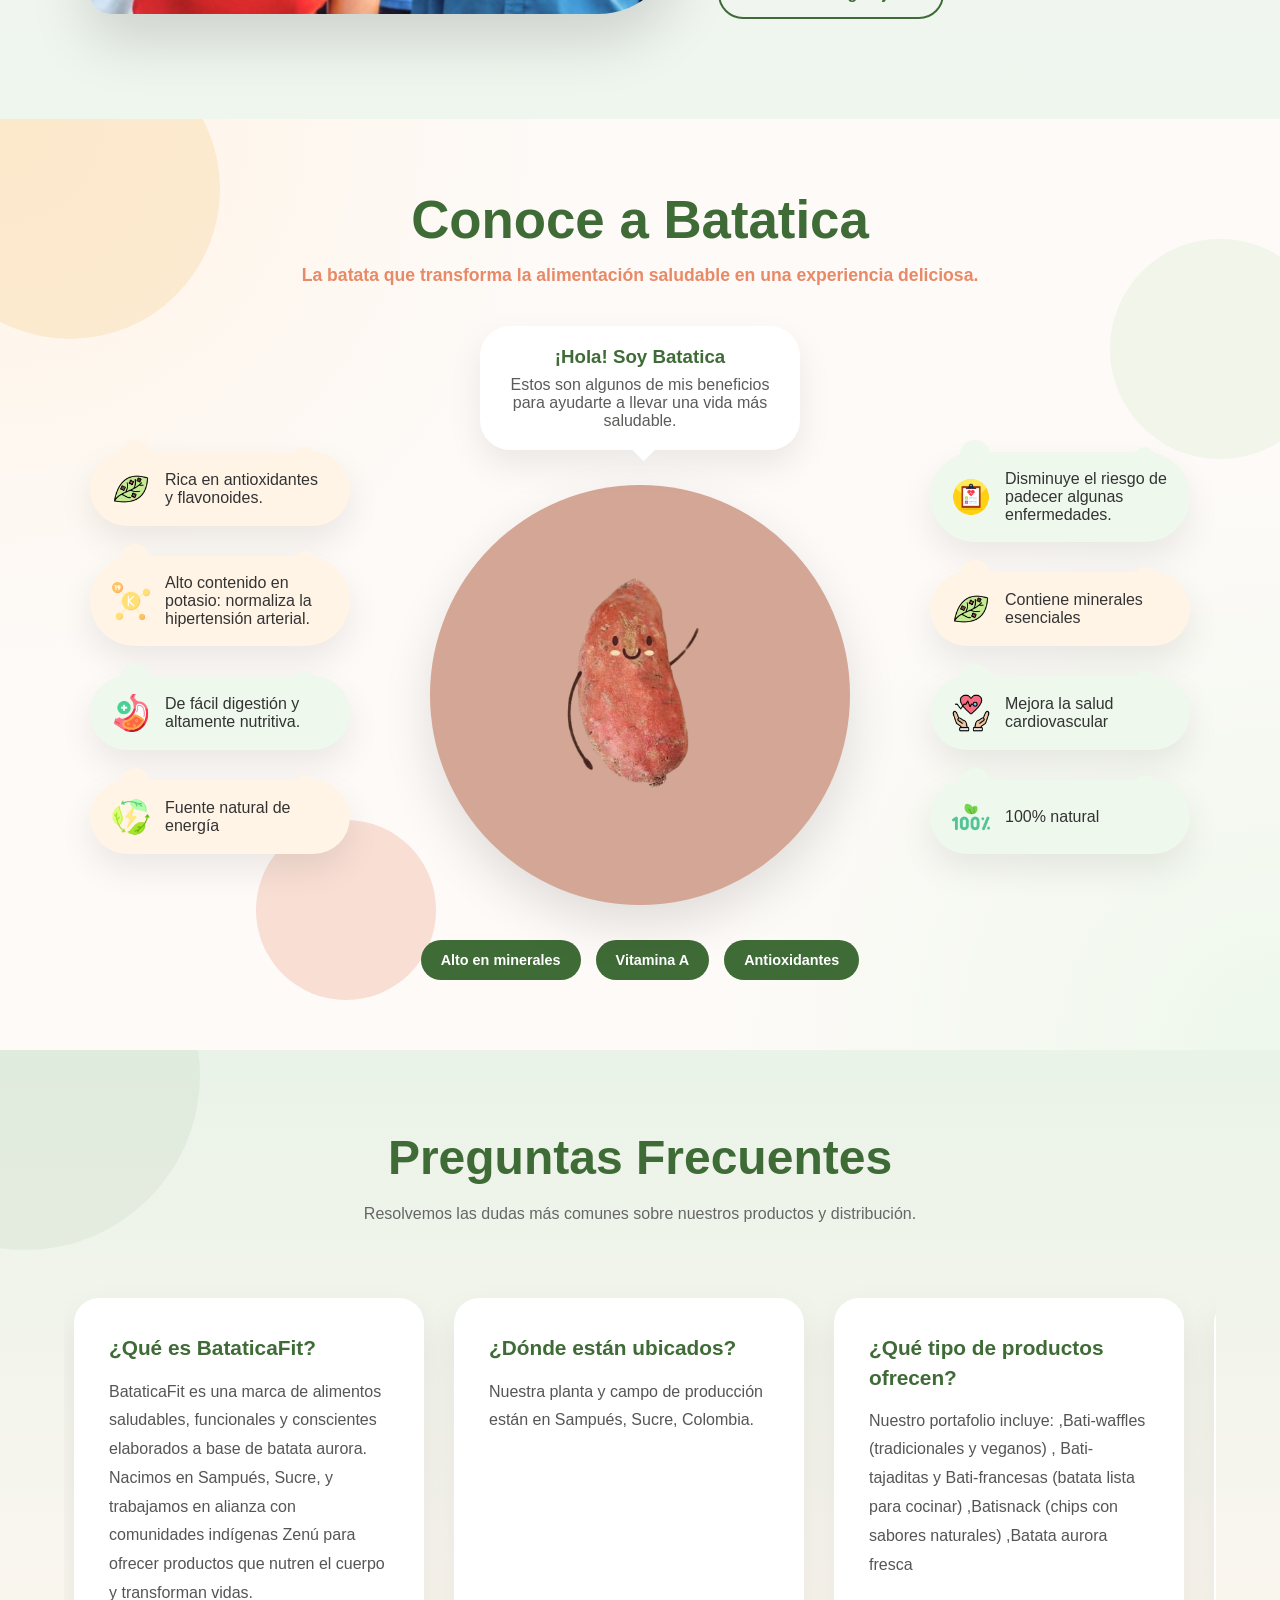
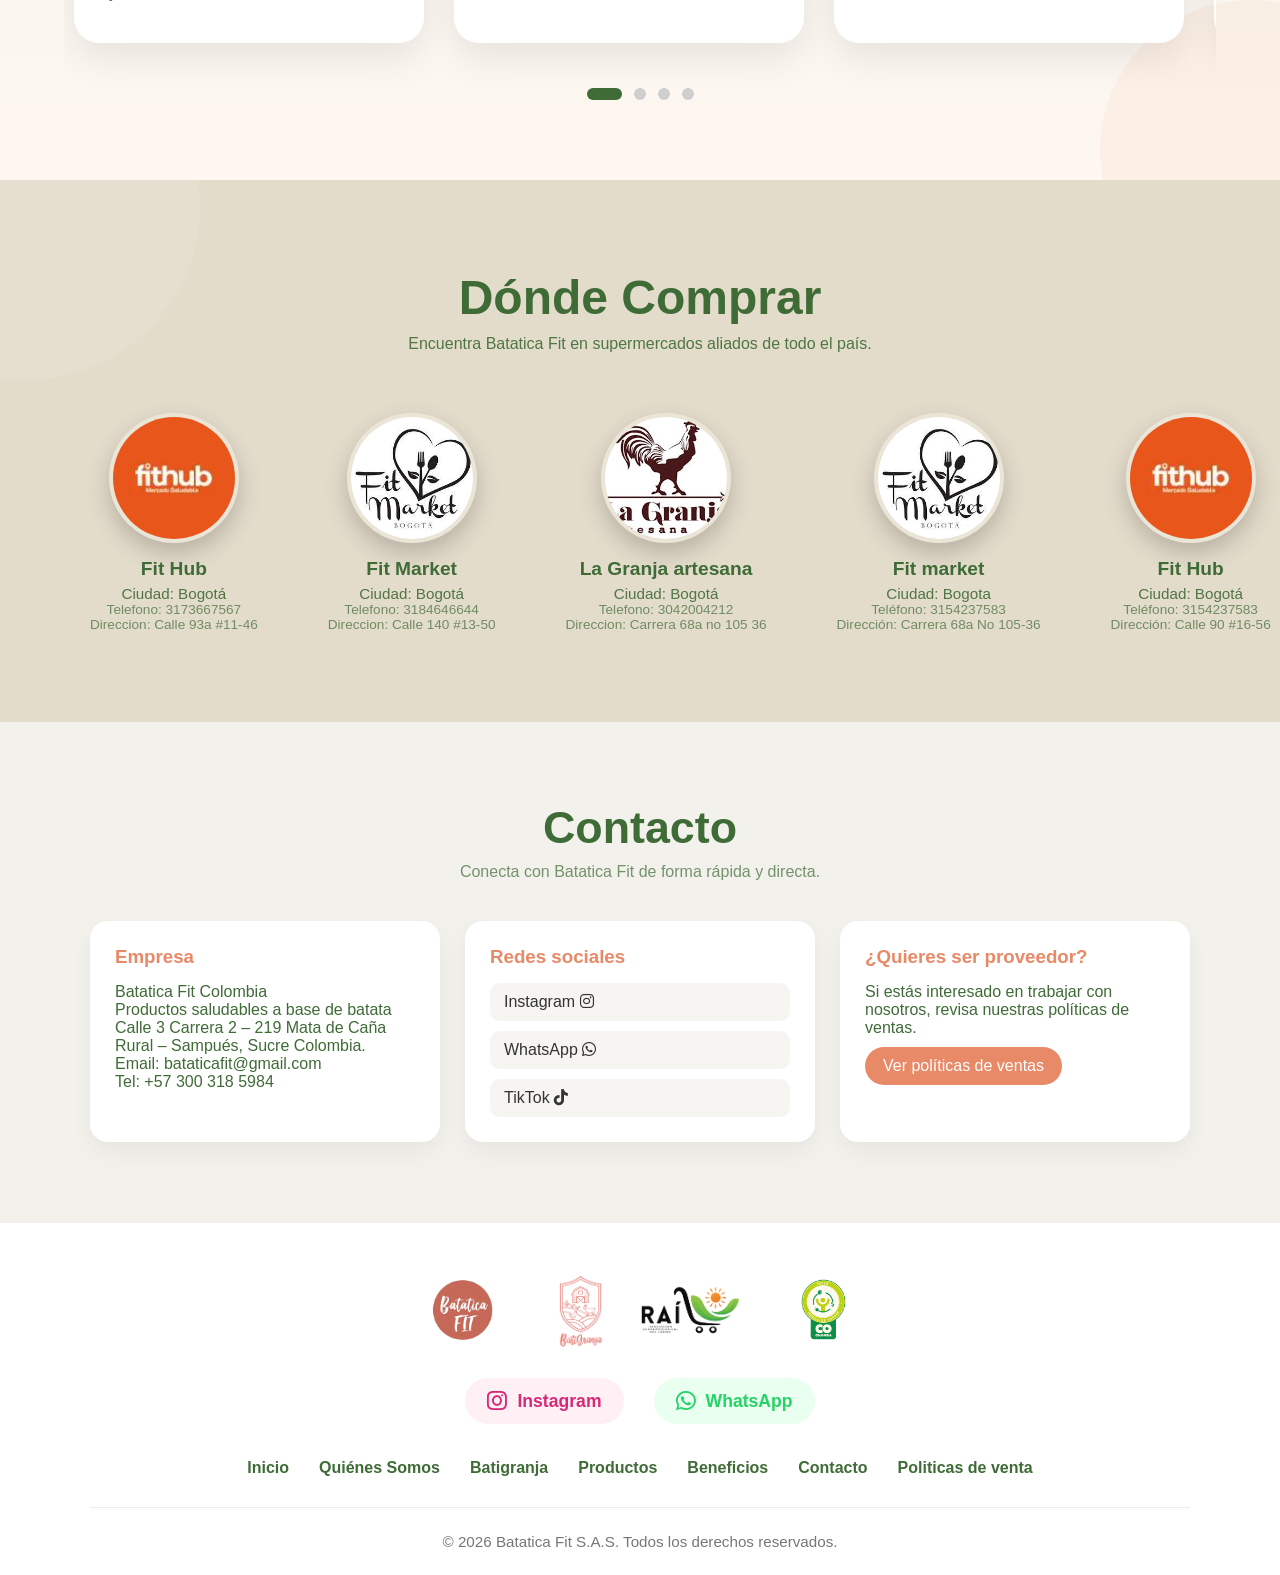
==== commit 7bfde8d6: "Correccion de foto" ====
--- a/index.html
+++ b/index.html
@@ -163,7 +163,7 @@
 
                 <div class="about-images">
 
-                    <img src="img/quienes-somos/Photo-2.JPG" alt="Historia Batatica">
+                    <img src="img/quienes-somos/photo-2.jpg" alt="Historia Batatica">
 
                     <img src="img/quienes-somos/Photo-1.JPG" alt="Cultivo de batata">
 
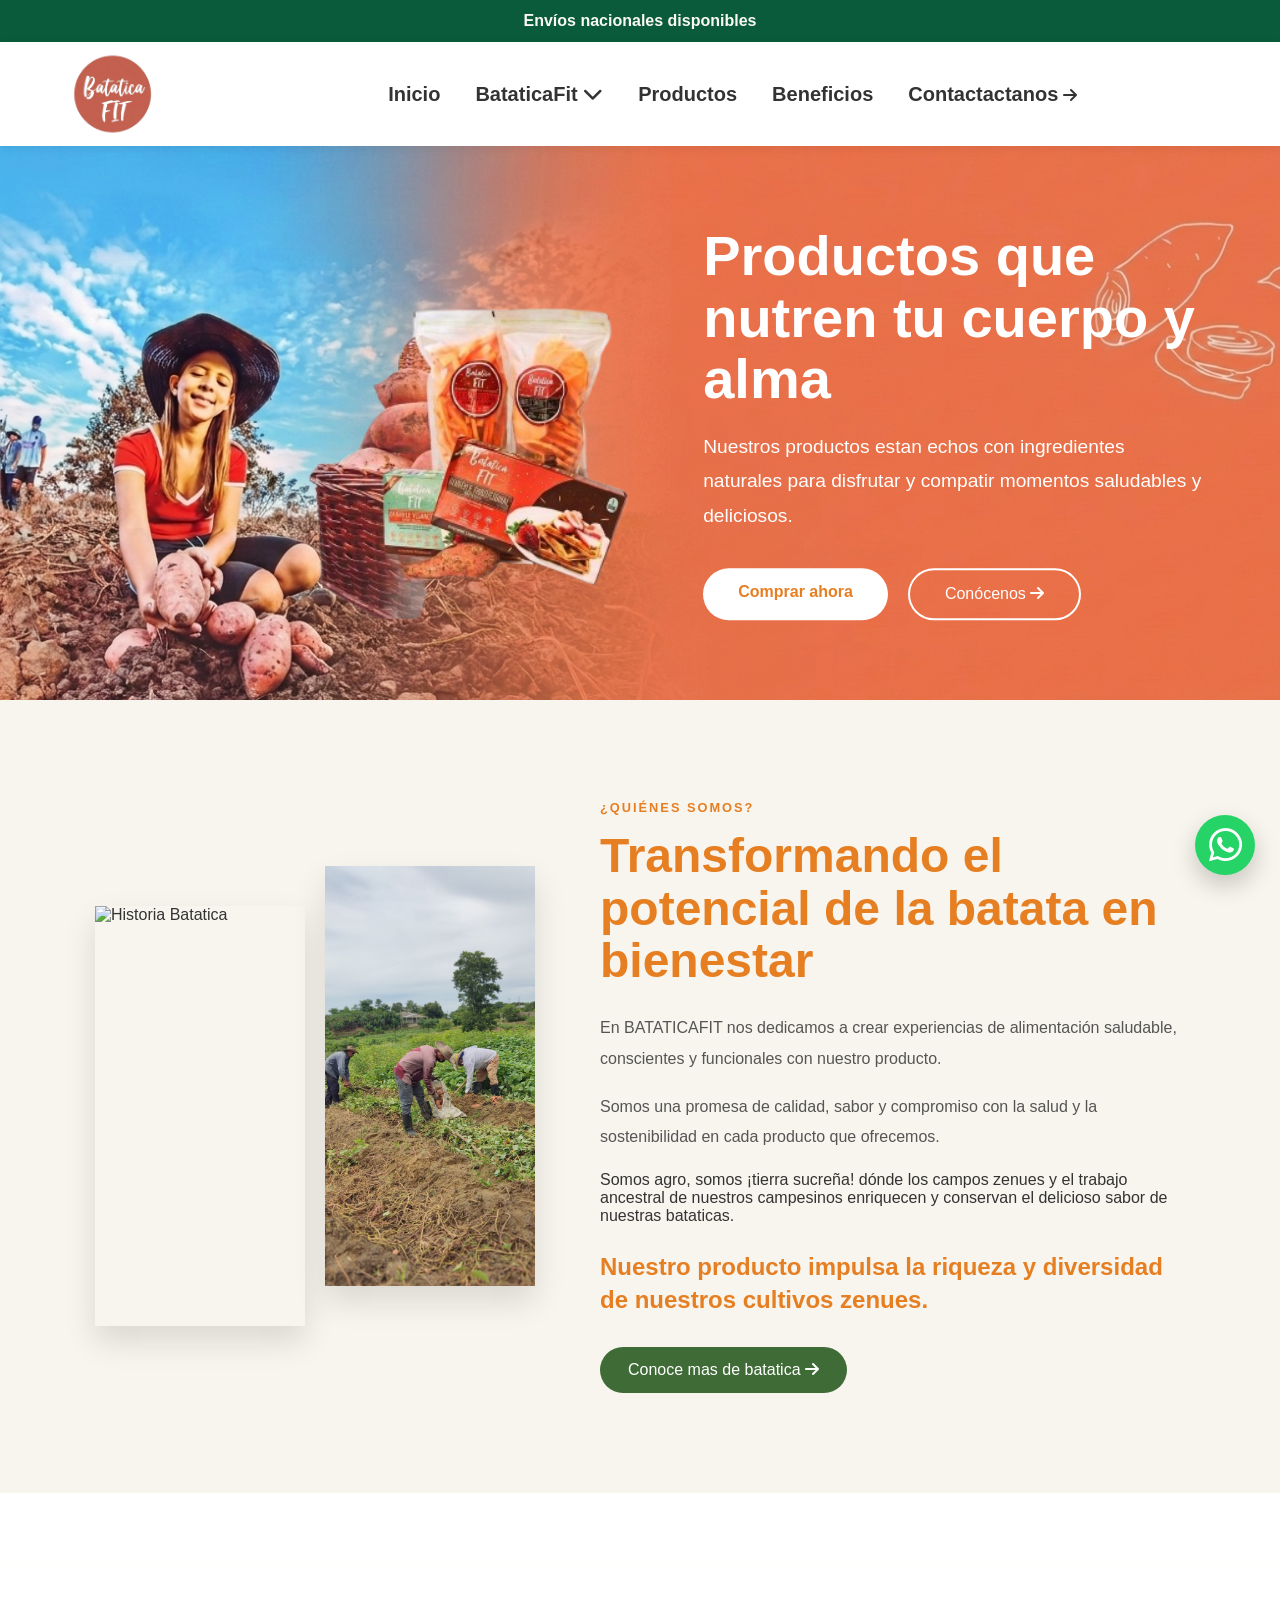
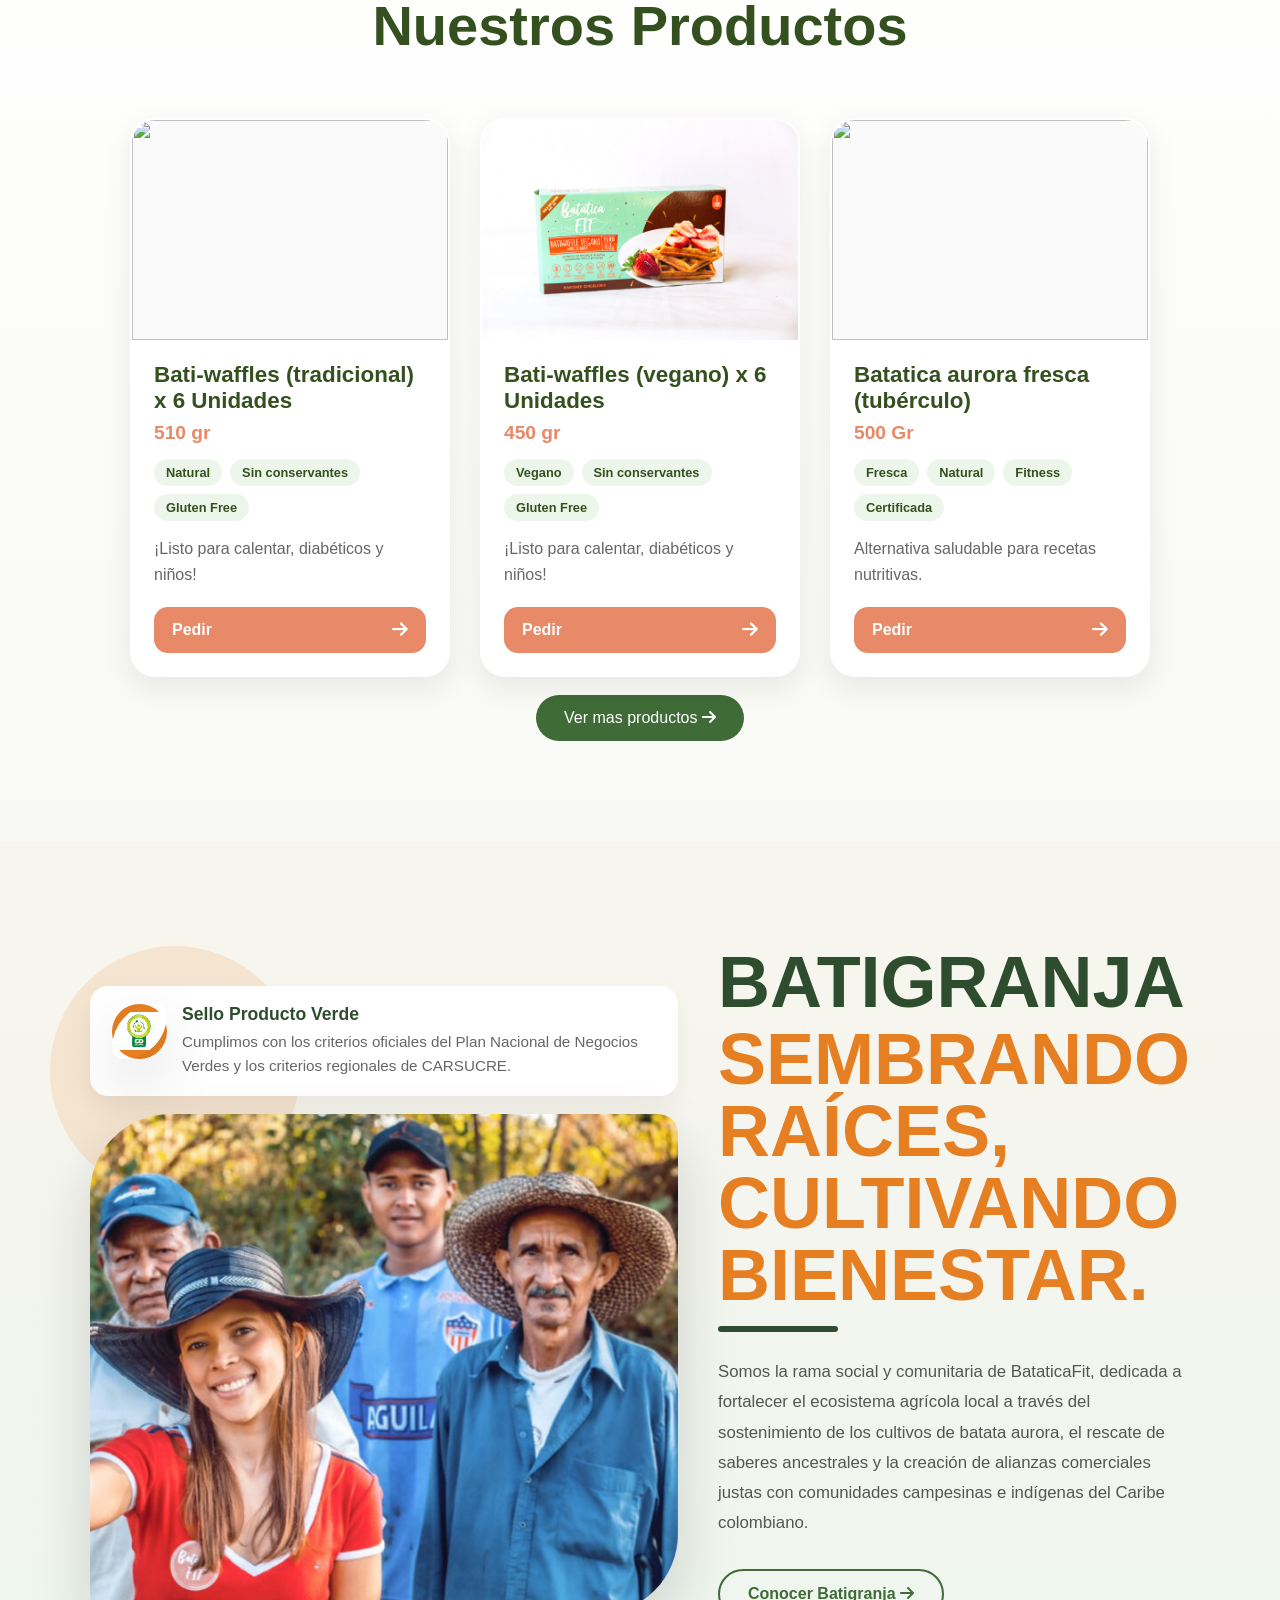
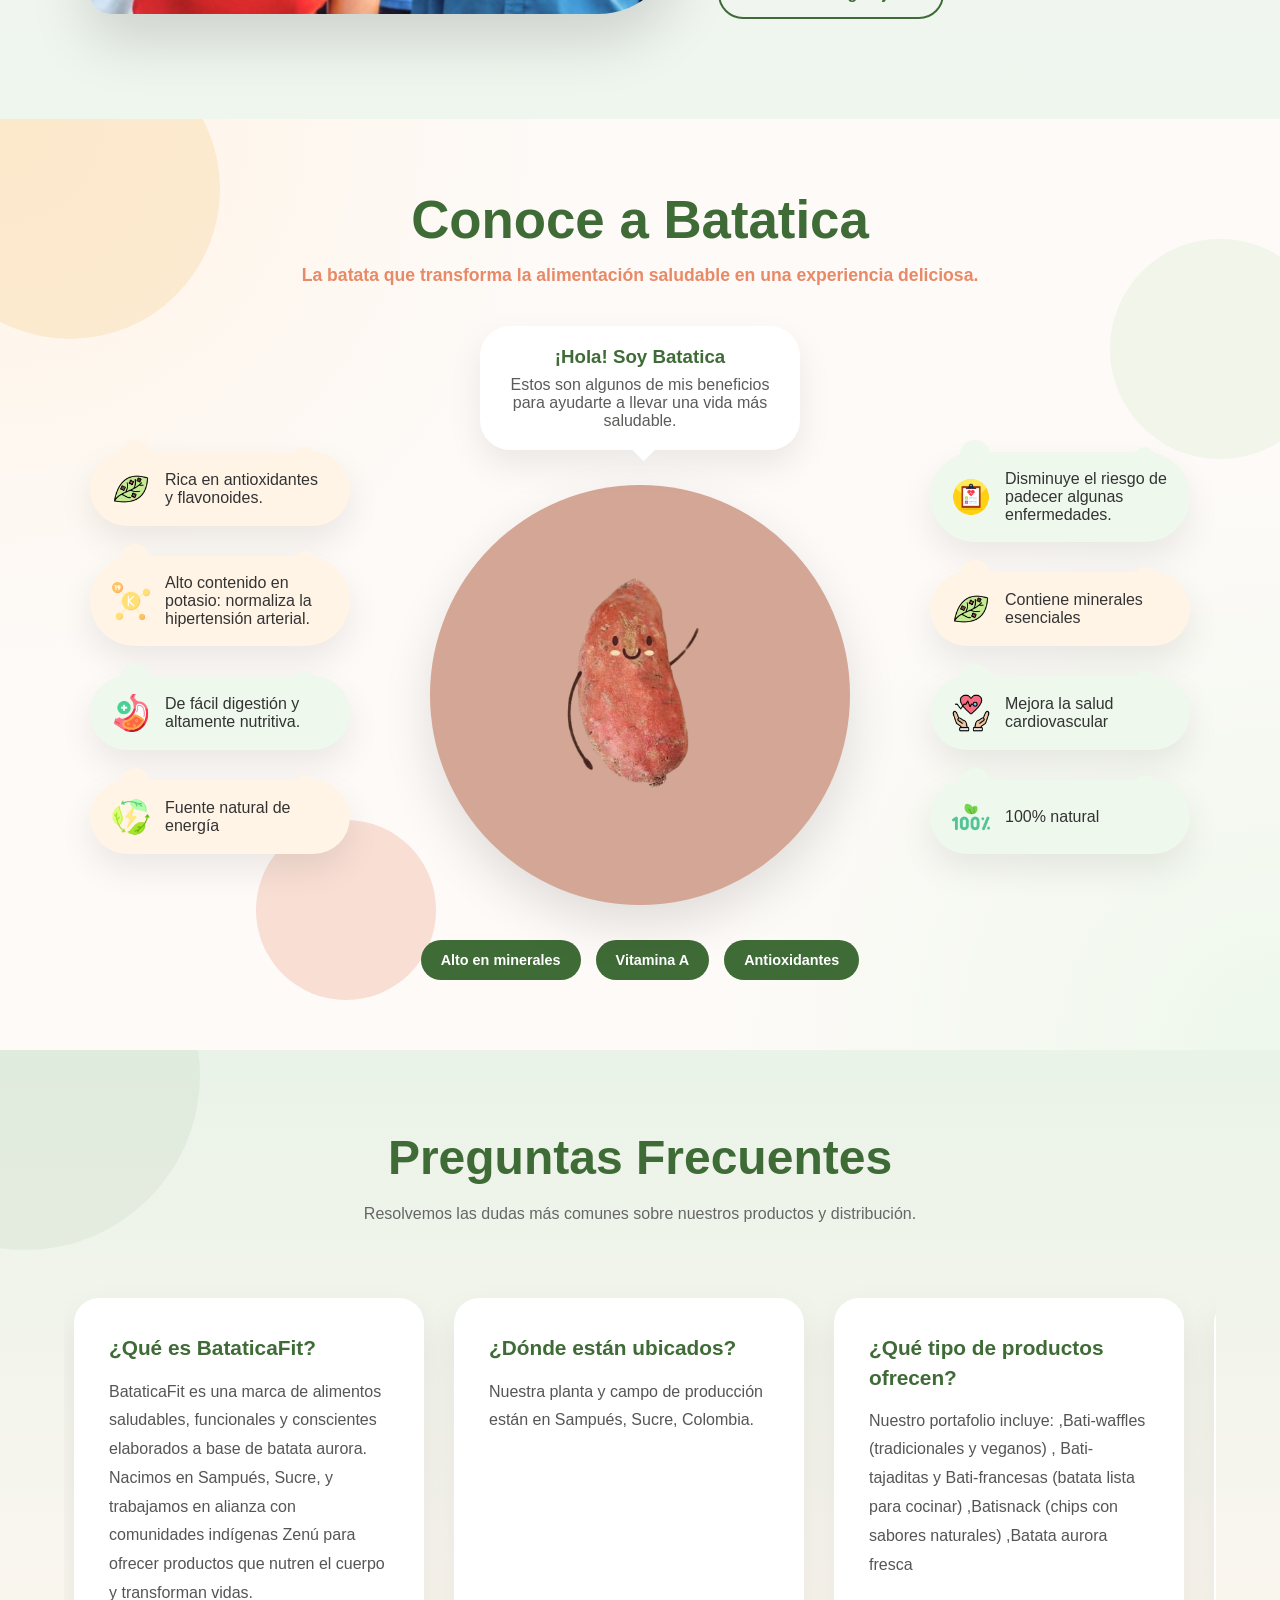
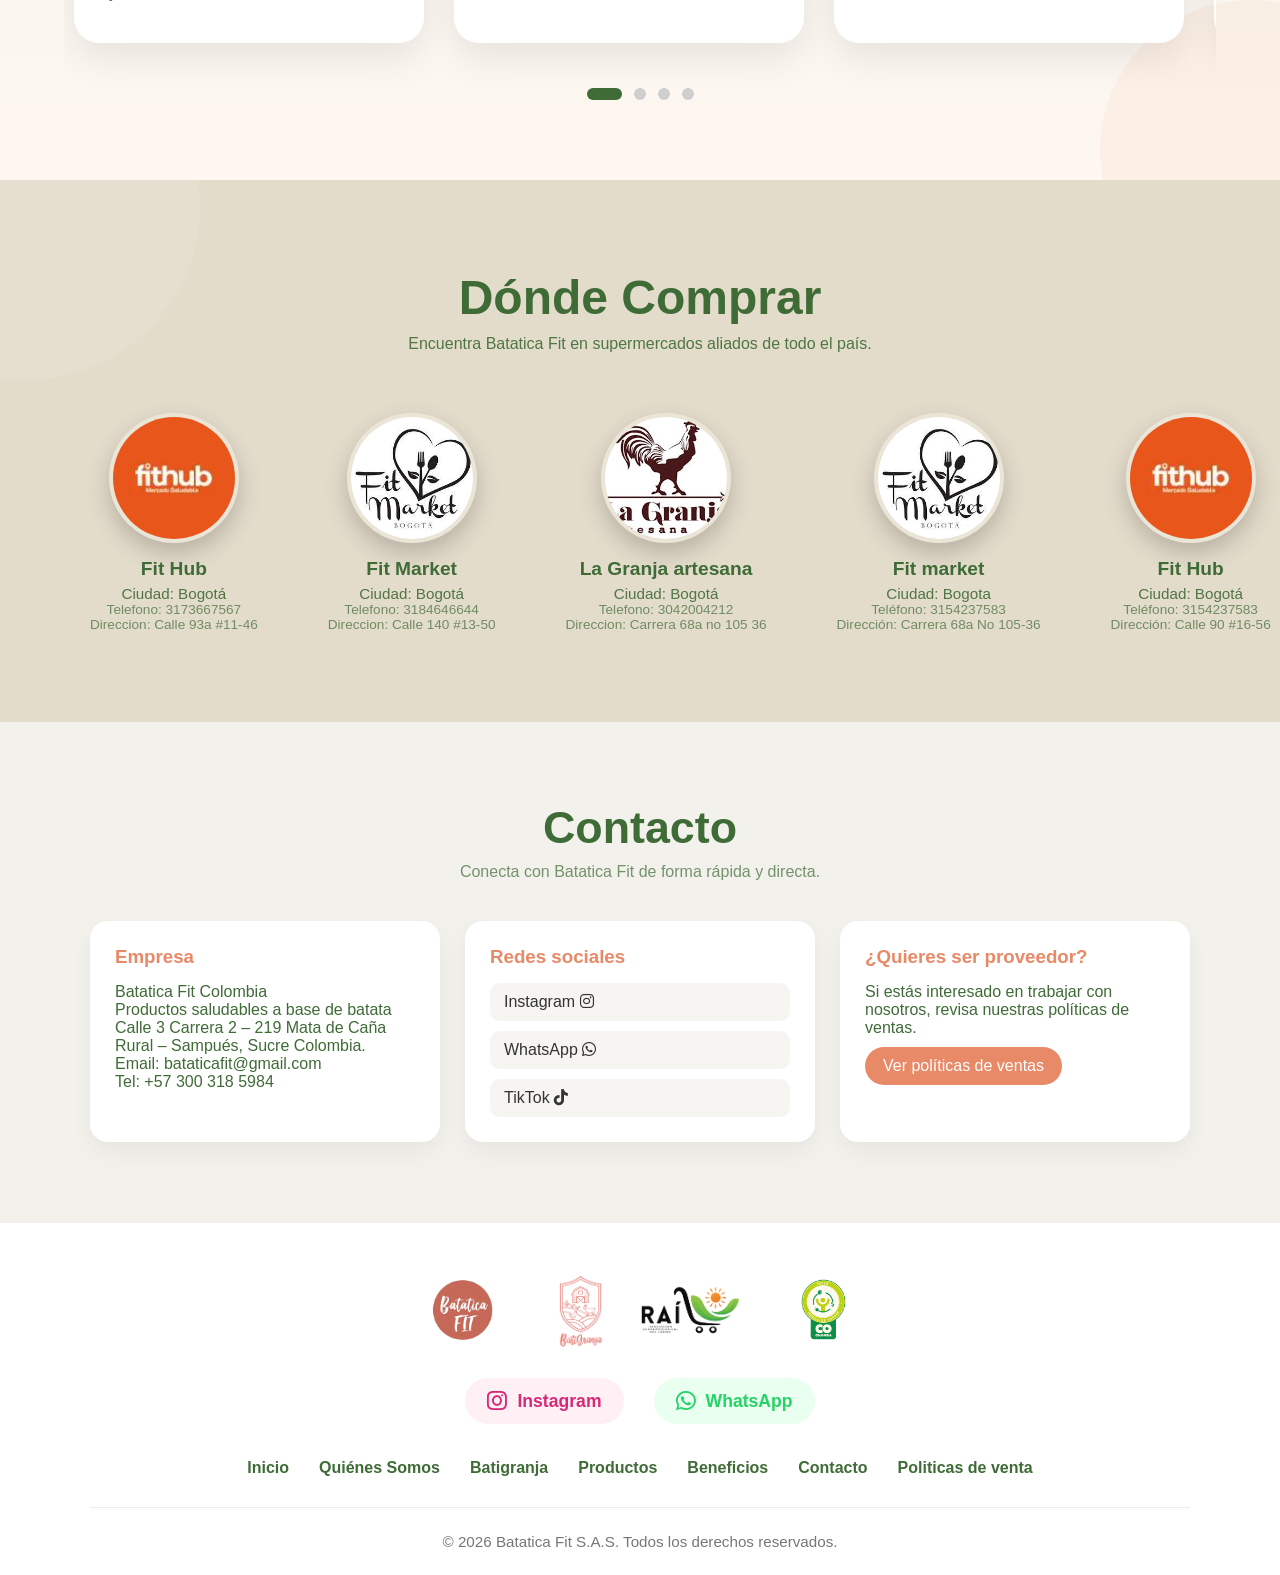
==== commit 7dcdb8b0: "Correccion de foto2" ====
--- a/index.html
+++ b/index.html
@@ -163,7 +163,7 @@
 
                 <div class="about-images">
 
-                    <img src="img/quienes-somos/photo-2.jpg" alt="Historia Batatica">
+                    <img src="img/quienes-somos/photo-2.JPG" alt="Historia Batatica">
 
                     <img src="img/quienes-somos/Photo-1.JPG" alt="Cultivo de batata">
 
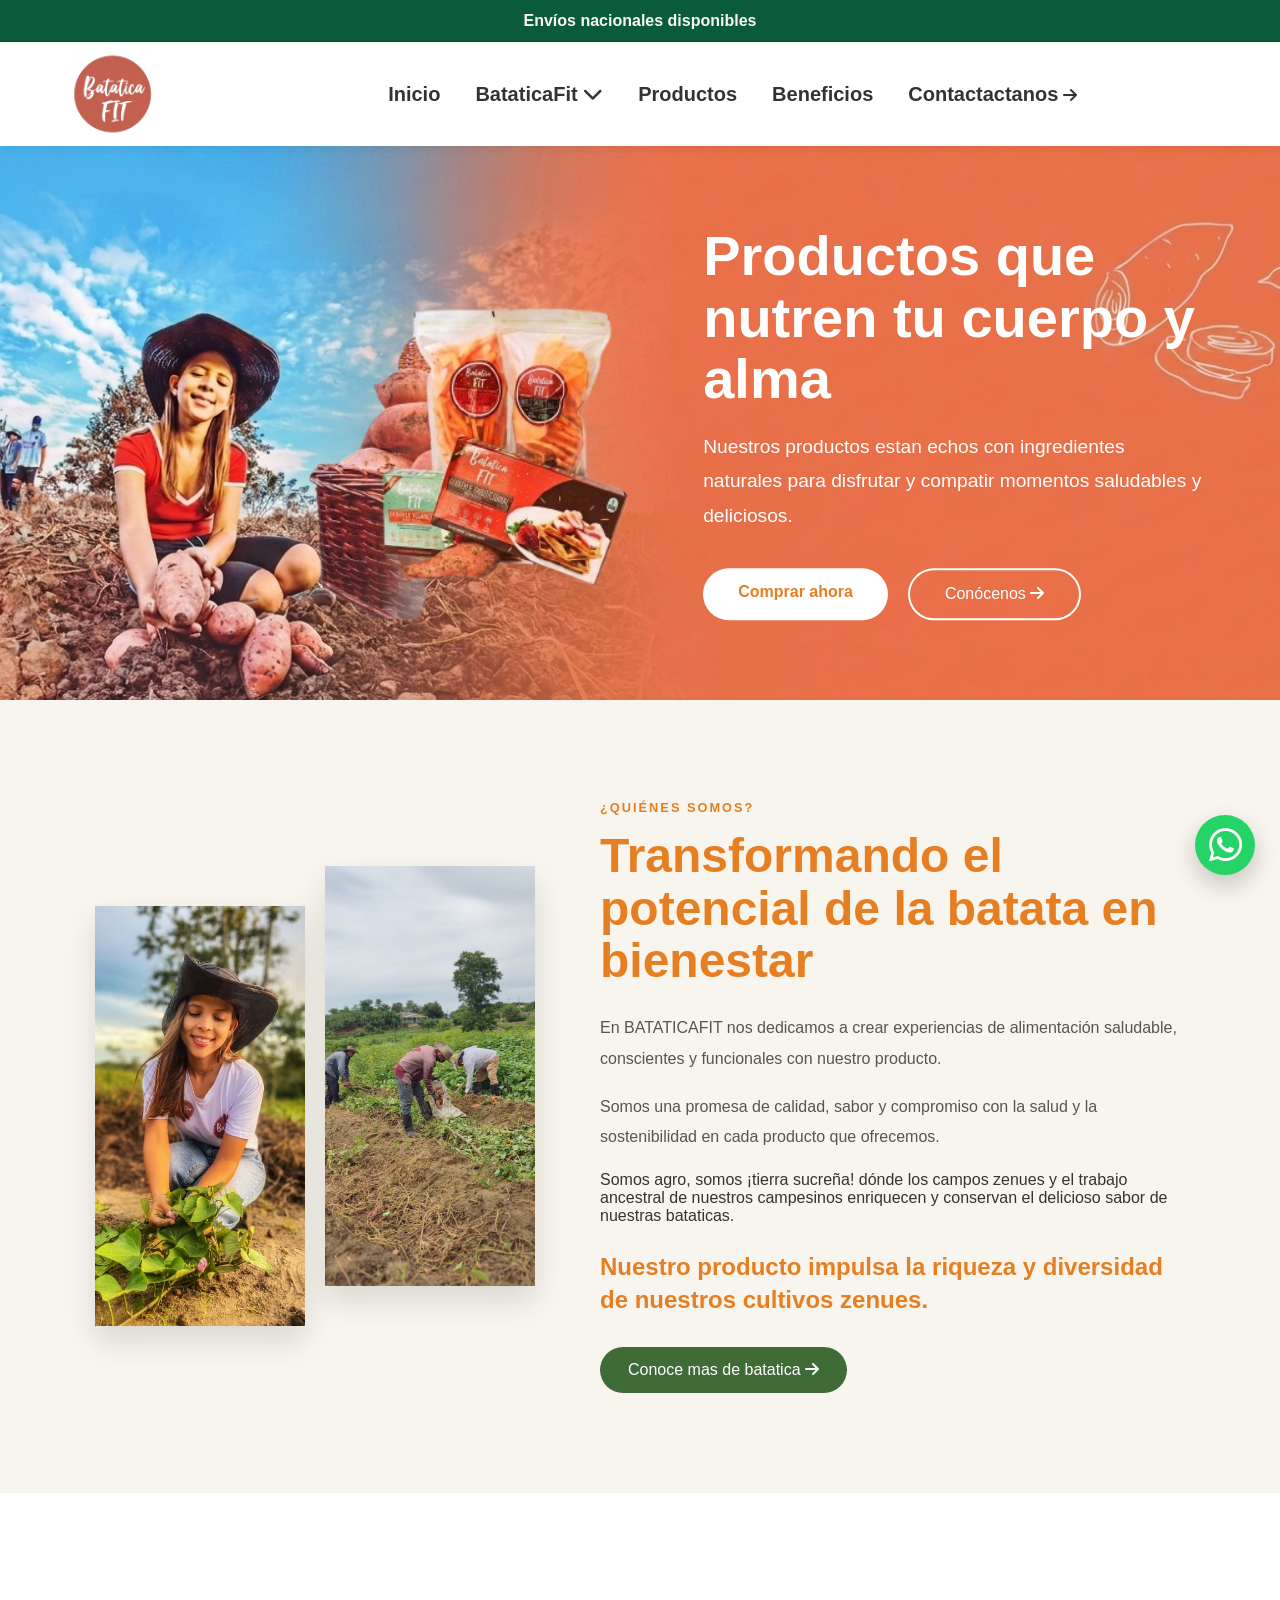
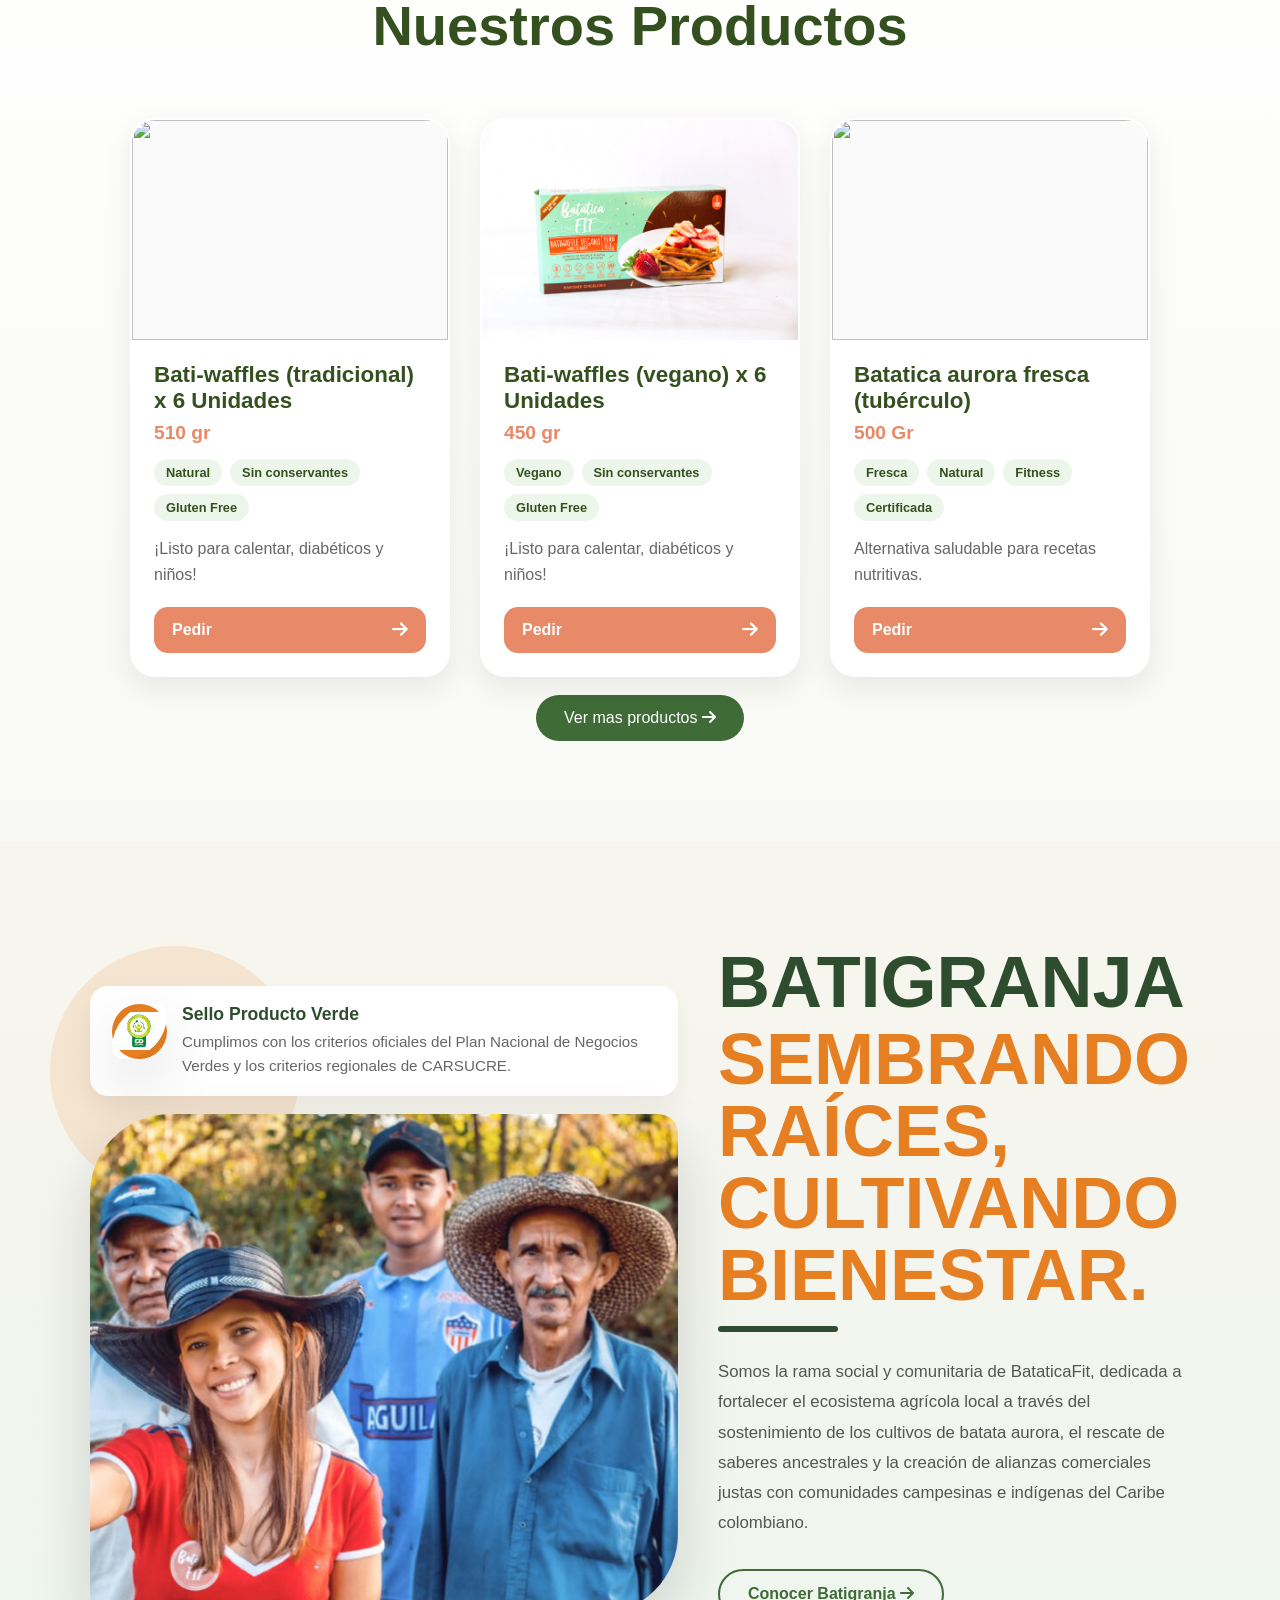
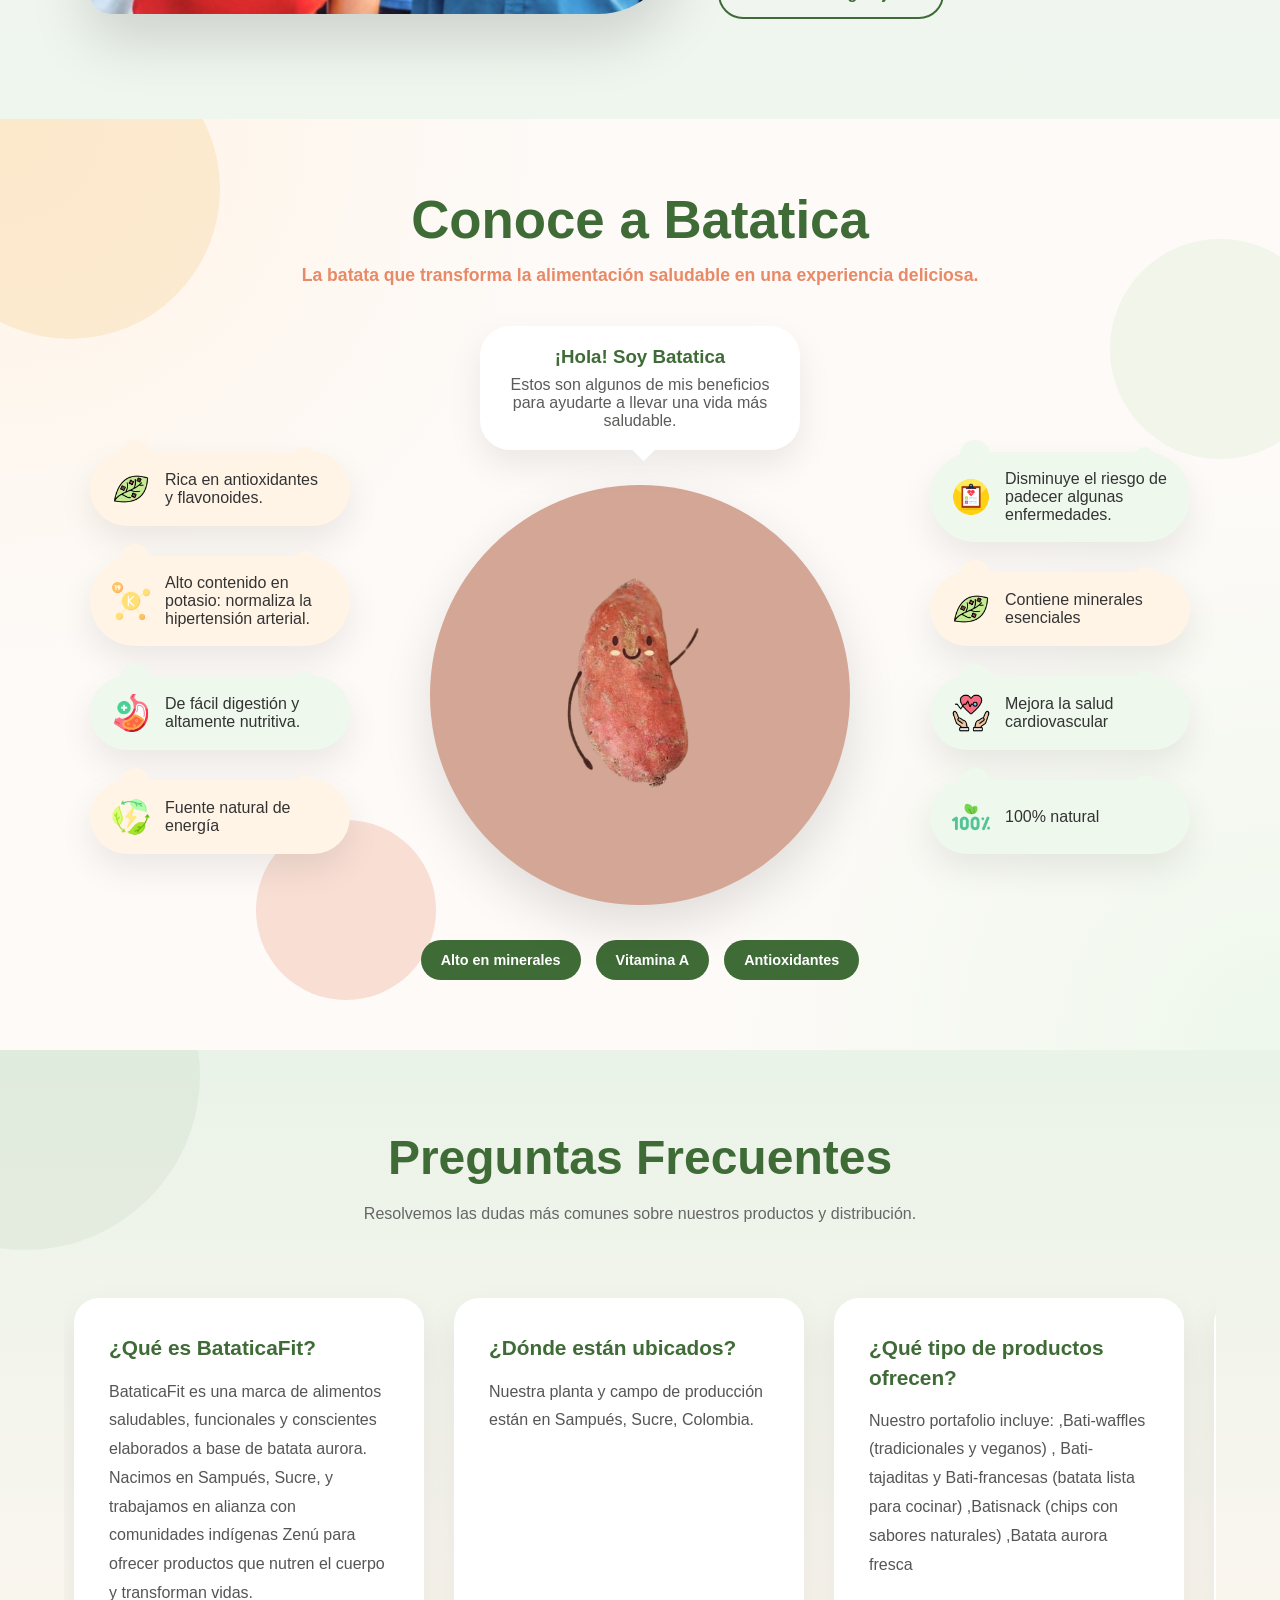
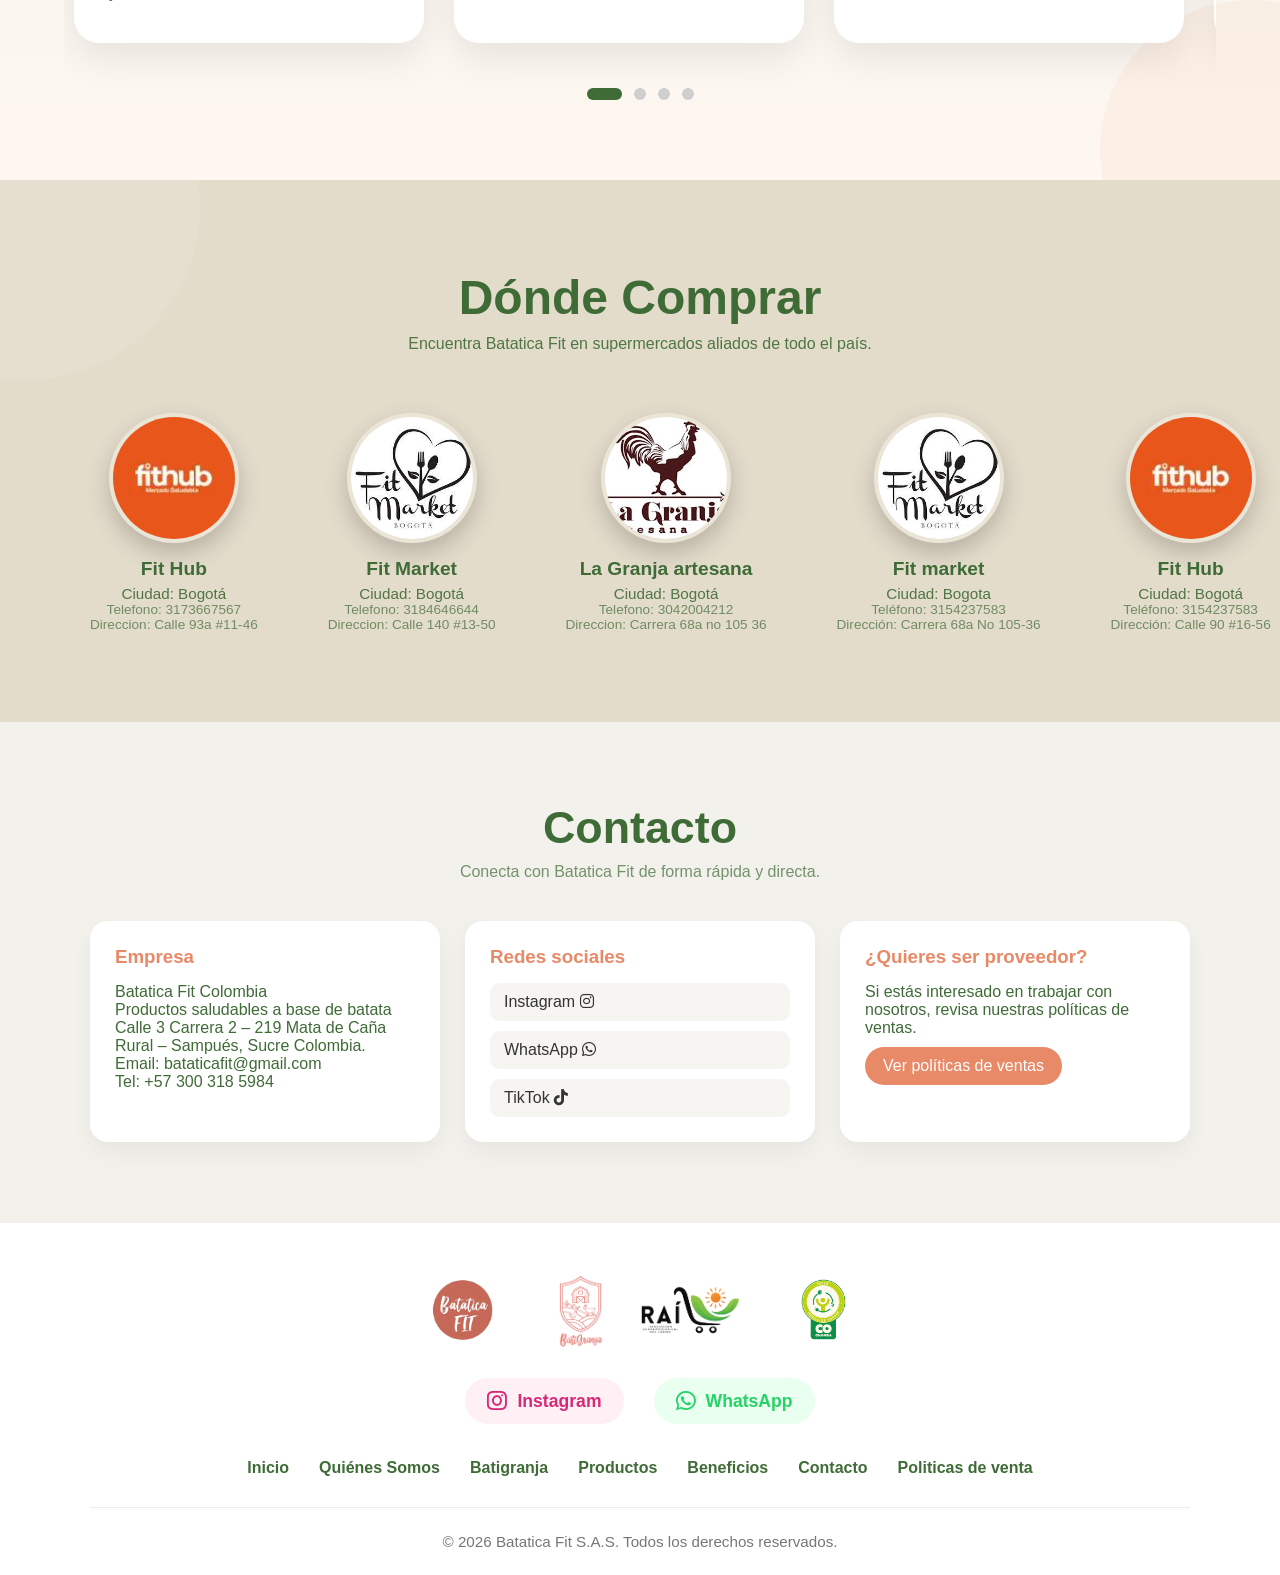
==== commit abc36f68: "Correccion de batigraja" ====
--- a/index.html
+++ b/index.html
@@ -163,7 +163,7 @@
 
                 <div class="about-images">
 
-                    <img src="img/quienes-somos/photo-2.JPG" alt="Historia Batatica">
+                    <img src="img/quienes-somos/photo-2.jpg" alt="Historia Batatica">
 
                     <img src="img/quienes-somos/Photo-1.JPG" alt="Cultivo de batata">
 
--- a/css/responsive.css
+++ b/css/responsive.css
@@ -90,17 +90,6 @@
 
 @media(max-width:480px){
 
-.hero{
-height:75vh;
-}
-
-.hero-content h1{
-font-size:2rem;
-}
-
-.hero-buttons{
-flex-direction:column;
-}
 
 .btn-primary,
 .btn-secondary{
@@ -127,4 +116,199 @@
 font-size:2rem;
 }
 
+}
+@media (max-width: 768px){
+
+    .hero{
+        position: relative;
+        height: 90vh;
+        padding: 0;
+        overflow: hidden;
+    }
+
+        .hero-bg{
+            width: 100%;
+            height: 90vh;
+            object-fit: cover;
+            object-position: left center;
+            margin: 0;
+        }
+
+    .hero-productos{
+        display: none;
+    }
+
+    .hero-content{
+        position: absolute;
+        top: 50%;
+        left: 50%;
+        transform: translate(-50%,-50%);
+        width: 90%;
+        text-align: center;
+        color: #fff;
+        z-index: 20;
+    }
+
+    .hero-content h1{
+        font-size: 2.2rem;
+        line-height: 1.2;
+        margin-bottom: 15px;
+    }
+
+    .hero-content p{
+        font-size: 1rem;
+        margin-bottom: 25px;
+    }
+
+    .hero-buttons{
+        justify-content: center;
+        gap: 15px;
+    }
+
+}
+
+@media (max-width: 768px){
+
+    .hero::before{
+        content:"";
+        position:absolute;
+        inset:0;
+        background:rgba(0,0,0,.35);
+        z-index:1;
+    }
+
+    .hero-content{
+        z-index:2;
+    }
+
+}
+/* =========================
+   BATIGRANJA RESPONSIVE
+   ========================= */
+
+@media (max-width: 992px){
+
+    .batigranja-wrapper{
+        grid-template-columns:1fr;
+        gap:40px;
+    }
+
+    .batigranja-featured-image{
+        max-width:100%;
+        margin-top:0;
+    }
+
+    .batigranja-featured-image img{
+        height:420px;
+    }
+
+    .batigranja-info{
+        text-align:center;
+    }
+
+    .batigranja-info h2::after{
+        margin:15px auto 0;
+    }
+
+    .batigranja-intro{
+        max-width:100%;
+    }
+
+    .batigranja-buttons{
+        justify-content:center;
+    }
+
+}
+
+@media (max-width: 768px){
+
+    .batigranja-section{
+        padding:50px 15px;
+        overflow:hidden;
+    }
+
+    .batigranja-wrapper{
+        display:flex;
+        flex-direction:column;
+        gap:25px;
+    }
+
+    .batigranja-featured-image{
+        max-width:100%;
+        margin:0;
+    }
+
+    .batigranja-featured-image img{
+        width:100%;
+        height:auto;
+        max-height:300px;
+        object-fit:cover;
+        border-radius:25px;
+    }
+
+    .batigranja-info{
+        width:100%;
+    }
+
+    .batigranja-info .tag{
+        font-size:1.2rem;
+        line-height:1.2;
+    }
+
+    .batigranja-info h2{
+        font-size:2rem;
+        line-height:1.1;
+        word-break:normal;
+    }
+
+    .batigranja-intro{
+        font-size:1rem;
+        max-width:100%;
+    }
+
+    .feature-card{
+        width:100%;
+        box-sizing:border-box;
+    }
+
+    .feature-icon{
+        width:45px;
+        height:45px;
+    }
+
+    .btn-outline{
+        width:100%;
+        text-align:center;
+    }
+
+}
+
+@media (max-width: 480px){
+
+    .batigranja-section{
+        padding:50px 0;
+    }
+
+    .batigranja-info h2{
+        font-size:1.8rem;
+    }
+
+    .batigranja-featured-image img{
+        height:260px;
+    }
+
+    .feature-card{
+        flex-direction:column;
+        text-align:center;
+        align-items:center;
+    }
+
+    .feature-content h4{
+        font-size:1rem;
+    }
+
+    .feature-content p{
+        font-size:.9rem;
+    }
+
 }
--- a/css/landing-info.css
+++ b/css/landing-info.css
@@ -362,7 +362,7 @@
 }
 
 .batigranja-info h2{
-font-size:2.2rem;
+font-size:2.0rem;
 }
 
 }
